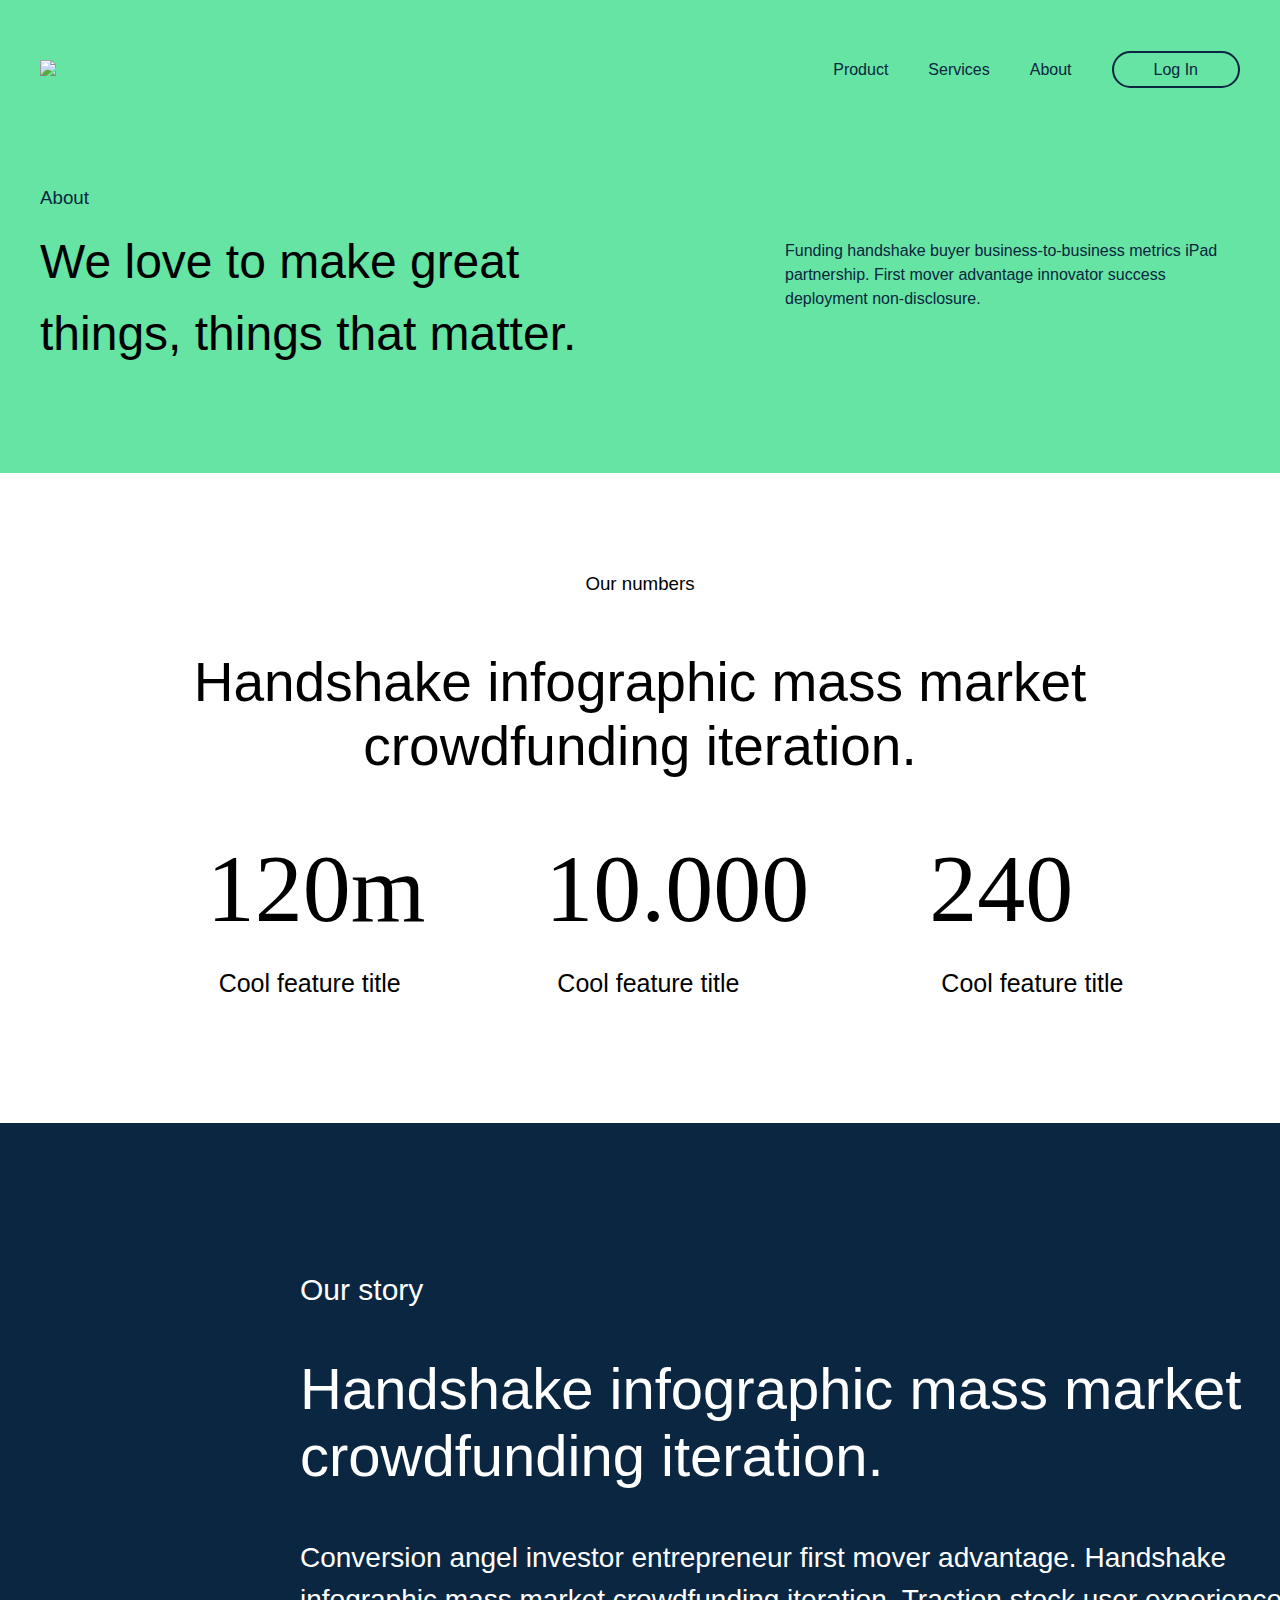
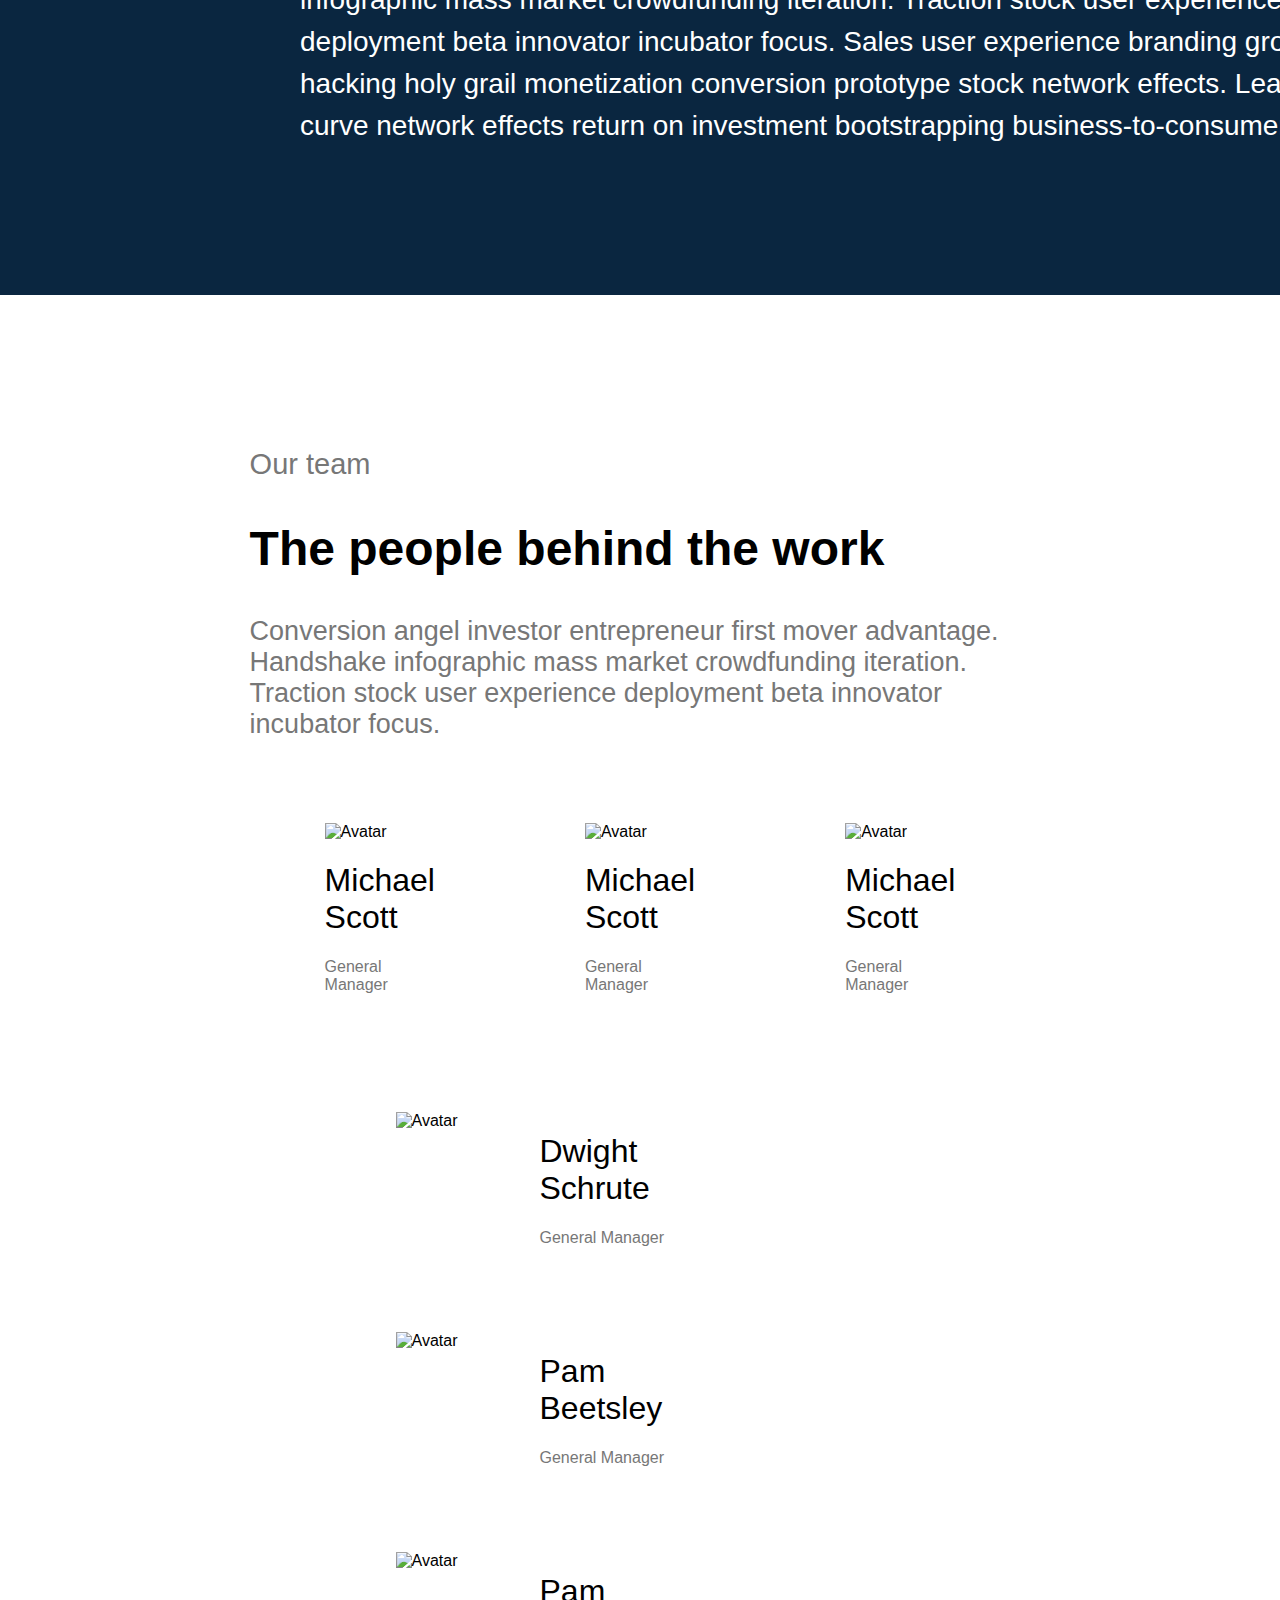
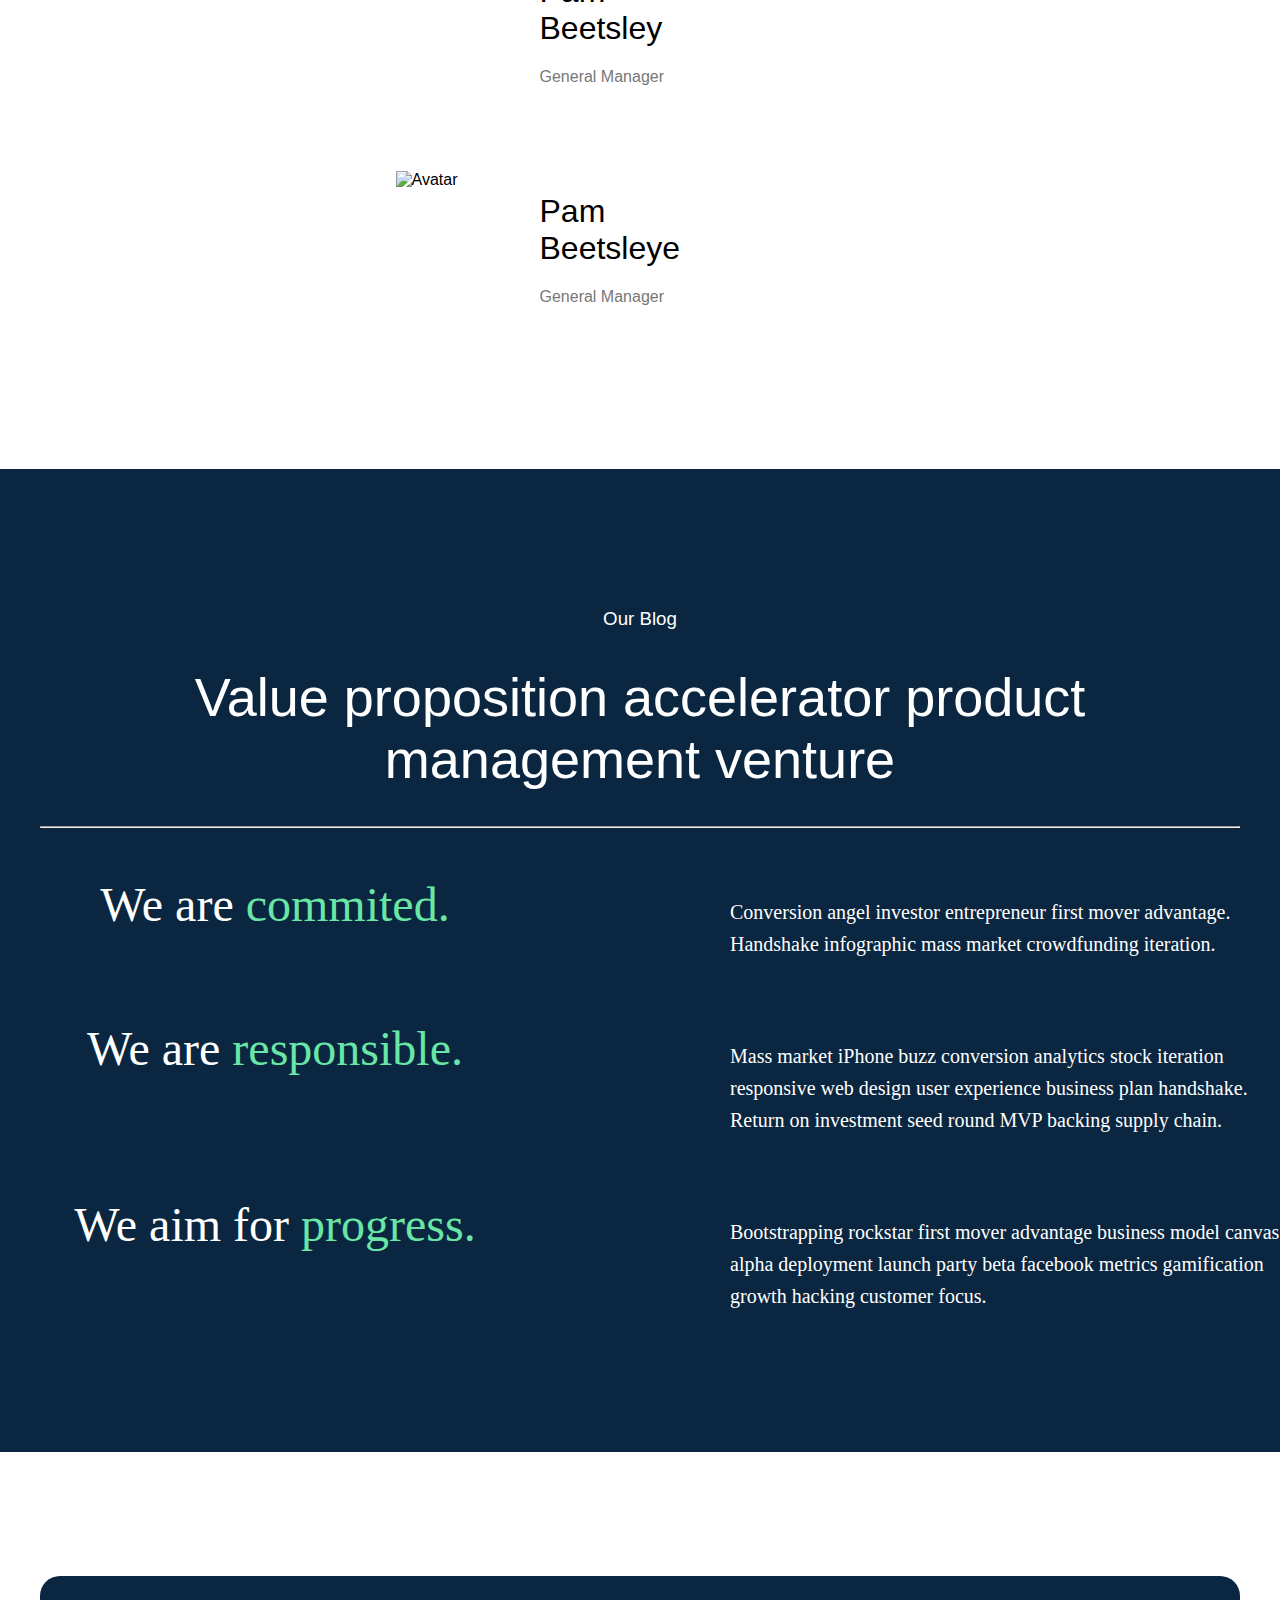
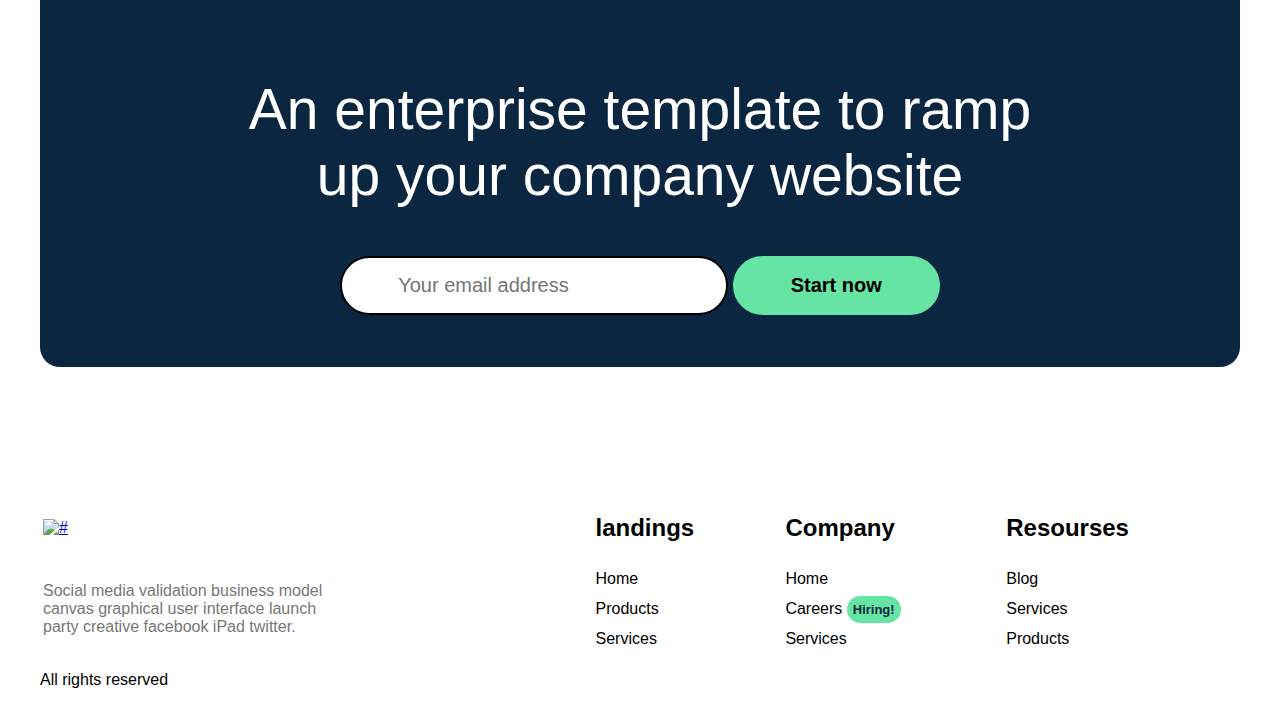
==== index.html @ 7ef2b74e "feat: remove comment in html" ====
<!DOCTYPE html>
<html lang="en">

<head>
    <meta charset="UTF-8">
    <meta http-equiv="X-UA-Compatible" content="IE=edge">
    <meta name="viewport" content="width=device-width, initial-scale=1.0">
    <title>Boldo</title>
    <link rel="stylesheet" href="stylesheet.css">
</head>

<body>
    <header id="header">
        <div class="container">

            <div class="header-top">

                <div class="logo">
                    <a href="#">
                        <img src="./images/logo.png">
                    </a>
                </div>

                <nav class="navigation">
                    <ul>
                        <li>
                            <a hre="#">
                                Product
                            </a>
                        </li>

                        <li>
                            <a hre="#">
                                Services
                            </a>
                        </li>
                        <li>
                            <a hre="#">
                                About
                             </a>
                        </li>
                        <li>
                            <a href="#">
                                    Log In
                                </a>

                        </li>
                    </ul>
                </nav>
            </div>
            <div class="header-bottom">
                <div class="header-left-bottom">
                    <h3>About</h3>

                    <p>We love to make great things, things that matter.</p>

                </div>
                <div class="header-right-bottom">
                    <p>Funding handshake buyer business-to-business metrics iPad partnership. First mover advantage innovator success deployment non-disclosure.</p>
                </div>
            </div>

        </div>
    </header>
    <section class="our-numbers">
        <div class=" container our-numbers-content">

            <div class="our-numbers-top">
                <h3>Our numbers</h3>
                <p>Handshake infographic mass market crowdfunding iteration.</p>

            </div>
            <div class="our-numbers-bottom">

                <div class="cool-features">
                    <h2>120m</h2>
                    <p>Cool feature title</p>
                </div>
                <div class="cool-features">
                    <h2>10.000</h2>
                    <p>Cool feature title</p>
                </div>
                <div class="cool-features">
                    <h2>240</h2>
                    <p>Cool feature title</p>
                </div>
            </div>
        </div>
    </section>
    <section class="our-story">
        <div class="container our-story-content">
            <h3>Our story</h3>
            <h2>Handshake infographic mass market crowdfunding iteration.</h2>
            <p>Conversion angel investor entrepreneur first mover advantage. Handshake infographic mass market crowdfunding iteration. Traction stock user experience deployment beta innovator incubator focus. Sales user experience branding growth hacking
                holy grail monetization conversion prototype stock network effects. Learning curve network effects return on investment bootstrapping business-to-consumer.
            </p>
        </div>

    </section>
    <section class="our-team">
        <div class="container our-team-content">
            <div class="our-teams">
                <h3>Our team</h3>
                <h2>The people behind the work</h2>
                <p class="angel-investor">Conversion angel investor entrepreneur first mover advantage. Handshake infographic mass market crowdfunding iteration. Traction stock user experience deployment beta innovator incubator focus.</p>
            </div>
            <div class="michael-card">

                <div class="card General-manager">
                    <img src="images/michael.png" alt="Avatar" style="width: 250px; height: 250px;">
                    <div class="michael-pic">
                        <h1>Michael Scott</h1>
                        <p>General Manager</p>
                    </div>
                </div>
                <div class="card General-manager">
                    <img src="images/michael.png" alt="Avatar" style="width: 250px; height: 250px;">
                    <div class="michael-pic">
                        <h1>Michael Scott</h1>
                        <p>General Manager</p>
                    </div>
                </div>
                <div class="card General-manager">
                    <img src="images/michael.png" alt="Avatar" style="width: 250px; height: 250px;">
                    <div class="michael-pic">
                        <h1>Michael Scott</h1>
                        <p>General Manager</p>
                    </div>
                </div>
            </div>
            <div class="General-manager-list">
                <div class="card General-manager-pic">
                    <img src="images/dwight.png" alt="Avatar" style="width:120px; height: 120px;">
                    <div class="General-manager-name">
                        <h1>Dwight Schrute</h1>
                        <p>General Manager</p>
                    </div>
                </div>
                <div class="card General-manager-pic">
                    <img src="images/pam.png" alt="Avatar" style="width:120px; height: 120px;">
                    <div class="General-manager-name">
                        <h1>Pam Beetsley</h1>
                        <p>General Manager</p>
                    </div>

                </div>
                <div class="card General-manager-pic">
                    <img src="images/pam.png" alt="Avatar" style="width:120px; height: 120px;">
                    <div class="General-manager-name">
                        <h1>Pam Beetsley</h1>
                        <p>General Manager</p>
                    </div>

                </div>
                <div class="card General-manager-pic">
                    <img src="images/pam.png" alt="Avatar" style="width:120px; height: 120px;">
                    <div class="General-manager-name">
                        <h1>Pam Beetsleye</h1>
                        <p>General Manager</p>
                    </div>

                </div>
            </div>

        </div>

    </section>
    <section class="our-blog">
        <div class=" container our-blog-content">
            <div class="our-blog-top">
                <h3>Our Blog</h3>
                <h1> Value proposition accelerator product management venture</h1>

            </div>
            <hr>
            <div class="our-blog-bottom">


                <div class="responsible">
                    <div class="left-reponsible">
                        <h1>We are <span style="color: #69e6a6 ">commited.</span></h1>
                    </div>
                    <div class="right-reponsible ">
                        <p>
                            Conversion angel investor entrepreneur first mover advantage. Handshake infographic mass market crowdfunding iteration.
                        </p>
                    </div>
                </div>
                <div class="responsible">
                    <div class="left-reponsible">
                        <h1>We are <span style="color: #69e6a6 ">responsible.</span></h1>
                    </div>
                    <div class="right-reponsible ">
                        <p>
                            Mass market iPhone buzz conversion analytics stock iteration responsive web design user experience business plan handshake. Return on investment seed round MVP backing supply chain.
                        </p>
                    </div>
                </div>
                <div class="responsible">
                    <div class="left-reponsible">
                        <h1>We aim for <span style="color: #69e6a6 ">progress.</span></h1>
                    </div>
                    <div class="right-reponsible ">
                        <p>
                            Bootstrapping rockstar first mover advantage business model canvas alpha deployment launch party beta facebook metrics gamification growth hacking customer focus.
                        </p>
                    </div>
                </div>
            </div>
    </section>
    <section class="company-website">
        <div class="container company-website-register">
            <div class="company-website-top">
                <h2>An enterprise template to ramp up your company website</h2>

                <div class="company-website-form">
                    <form action="#">
                        <input type="email" class="email" name="fname" placeholder="Your email address">
                        <input type="submit" class="start-now" value="Start now">
                    </form>
                </div>
            </div>
        </div>
    </section>
    <footer>


        <div class="container footer-content">

            <table style="width:100%">
                <tr>
                    <td>
                        <a href="/">
                            <img src="./images/logo.png" alt="#">
                        </a>
                    </td>
                    <td>
                        <h2>landings</h2>
                    </td>
                    <td>
                        <h2>Company</h2>
                    </td>
                    <td>
                        <h2>Resourses</h2>
                    </td>

                </tr>
                <tr>
                    <td rowspan="3">
                        <p class="social-media home">
                            Social media validation business model canvas graphical user interface launch party creative facebook iPad twitter.</p>

                    </td>
                    <td class="home">Home</td>
                    <td class="home">Home</td>
                    <td class="home">Blog</td>

                </tr>
                <tr>

                    <td class="home">Products</td>
                    <td class="home"> Careers <span class="hiring">Hiring!</span></td>
                    <td class="home">Services</td>
                </tr>
                <tr>
                    <td class="home">Services</td>
                    <td class="home">Services</td>
                    <td class="home">Products</td>
                </tr>

            </table>
            <p class="home">All rights reserved</p>
        </div>

    </footer>



</body>

</html>
---- stylesheet.css ----
body {
        margin: 0;
        font-family: sans-serif;
    }
    
    .container {
        width: 1200px;
        margin: 0 auto;
    }
    
    #header {
        margin: 0 auto;
        height: 473px;
        background-color: #65e4a3;
    }
    
    .header-top {
        padding-top: 56px;
        justify-content: space-between;
        display: flex;
        align-items: center;
    }
    
    .navigation ul {
        display: flex;
        justify-content: space-between;
        flex-direction: row;
        margin: 0;
        padding: 0;
        font-weight: 600px;
        font-size: 16px;
        line-height: 28px;
    }
    
    .navigation ul li {
        font-family: "Manrope", sans-serif;
        list-style: none;
        font-size: 16px;
    }
    
    .navigation {
        display: flex;
        flex-direction: row;
    }
    
    .navigation ul li a {
        text-decoration: none;
        color: #0a2640;
        padding-right: 40px;
    }
    
    .navigation ul li:last-child a {
        border: 2px solid #0a2640;
        padding: 8px 40px;
        border-radius: 24px;
    }
    
    .header-left-bottom {
        font-family: "Manrope", sans-serif;
        line-height: 1.5;
    }
    
    .header-left-bottom h3 {
        color: #0a2640;
        margin: 0;
        font-weight: 100
    }
    
    .header-left-bottom p {
        font-size: 48px;
        margin-top: 14px;
        width: 573px;
    }
    
    .header-right-bottom p {
        font-family: "Open Sans", sans-serif;
        width: 455px;
        color: #0a2640;
        margin-top: 55px;
        line-height: 1.5;
    }
    
    .header-bottom {
        display: flex;
        justify-content: space-between;
        margin-top: 100px;
    }
    
    .our-numbers {
        margin: 100px 0;
        font-family: sans-serif;
    }
    
    .our-numbers-top {
        text-align: center;
    }
    
    .our-numbers-top h3 {
        font-weight: 100
    }
    
    .our-numbers-top p {
        font-size: 55px;
    }
    
    .our-numbers-bottom {
        align-items: center;
        display: flex;
        justify-content: center;
    }
    
    .cool-features h2 {
        font-family: "sans-serif";
        font-weight: 400;
        font-size: 96px;
        margin: 0 60px;
    }
    
    .cool-features p {
        font-size: 25px;
        margin-left: 72px;
    }
    
    .our-story {
        background-color: #0A2640;
    }
    
    .our-story-content {
        padding: 120px 300px;
        color: white;
        font-size: 32px;
        width: 979px;
    }
    
    .our-story-content h2 {
        font-size: 58px;
        font-weight: 100;
    }
    
    .our-story-content h3 {
        font-weight: 100;
        font-size: 30px;
    }
    
    .our-story-content p {
        width: 1060px;
        font-weight: 100;
        line-height: 1.5;
        font-size: 28px;
    }
    
    .our-team {
        display: flex;
        justify-content: center;
    }
    
    .our-team-content h2 {
        font-size: 48px;
    }
    
    .our-team-content h3 {
        color: #777777;
        font-size: 29px;
        font-weight: 100;
    }
    
    .angel-investor {
        font-size: 27px;
    }
    
    .our-team-content p {
        color: #777777;
    }
    
    .our-team-content h1 {
        font-weight: 100;
    }
    
    .our-team-content {
        width: 978px;
        padding: 124px 250px;
    }
    
    .michael-card {
        display: flex;
        justify-content: center;
        align-items: center;
    }
    
    .General-manager {
        padding: 56px 75px;
    }
    
    .General-manager-pic {
        display: flex;
        padding: 46px 148px 23px 0px;
    }
    
    .General-manager-name {
        padding: 0 24px;
        width: 173px;
    }
    
    .General-manager-list {
        display: flex;
        justify-content: center;
        align-items: center;
        flex-wrap: wrap;
    }
    
    .our-blog {
        background-color: #0A2640;
        color: white;
        text-align: center;
        display: flex;
        font-weight: 100;
    }
    
    .our-blog-top h1 {
        font-size: 54px;
        font-weight: 100;
    }
    
    .our-blog h3 {
        font-weight: 100;
    }
    
    .our-blog-content {
        padding: 120px 0;
    }
    
    .right-reponsible p {
        text-align: left;
        font-family: "Open Sans";
        font-size: 20px;
        line-height: 32px;
        margin-top: 60px;
    }
    
    .left-reponsible p {
        color: #ffffff;
    }
    
    .right-reponsible {
        width: 550px;
    }
    
    .left-reponsible {
        width: 550px;
    }
    
    .responsible {
        display: flex;
        justify-content: space-evenly;
        margin: 0 -220px
    }
    
    .responsible h1 {
        font-family: "Manrope";
        font-weight: 400;
        font-size: 48px;
        line-height: 72px;
    }
    
    .company-website-register {
        background-color: #0A2640;
        background-image: url(./images/background.png);
        background-size: 800px;
        background-position: top right;
        background-repeat: no-repeat;
        color: white;
        border-radius: 20px;
        height: 391px;
        display: flex;
        justify-content: center;
        align-items: center;
        text-align: center;
    }
    
    .company-website {
        margin: 124px 0;
    }
    
    .company-website-top h2 {
        font-weight: 400;
        font-size: 57px;
        padding: 0 172px;
        font-weight: 100;
    }
    
    .email {
        border: 2px solid;
        border-radius: 56px;
        padding: 16px 56px;
        font-size: 20px;
        width: 272px;
    }
    
    .start-now {
        background: #65e4a3;
        border: 2px solid #65e4a3;
        border-radius: 56px;
        padding: 16px 56px;
        font-weight: 700;
        font-size: 20px;
    }
    
    .table,
    th,
    td {
        border: 1px solid none;
        .social-media {
            width: 293px;
        }
        .hiring {
            border-radius: 16px;
            color: #0a2640;
            background-color: #65e4a3;
            font-weight: 700;
            font-size: 13px;
            padding: 6px;
        }
        .home {
            color: #777777;
            ;
        }
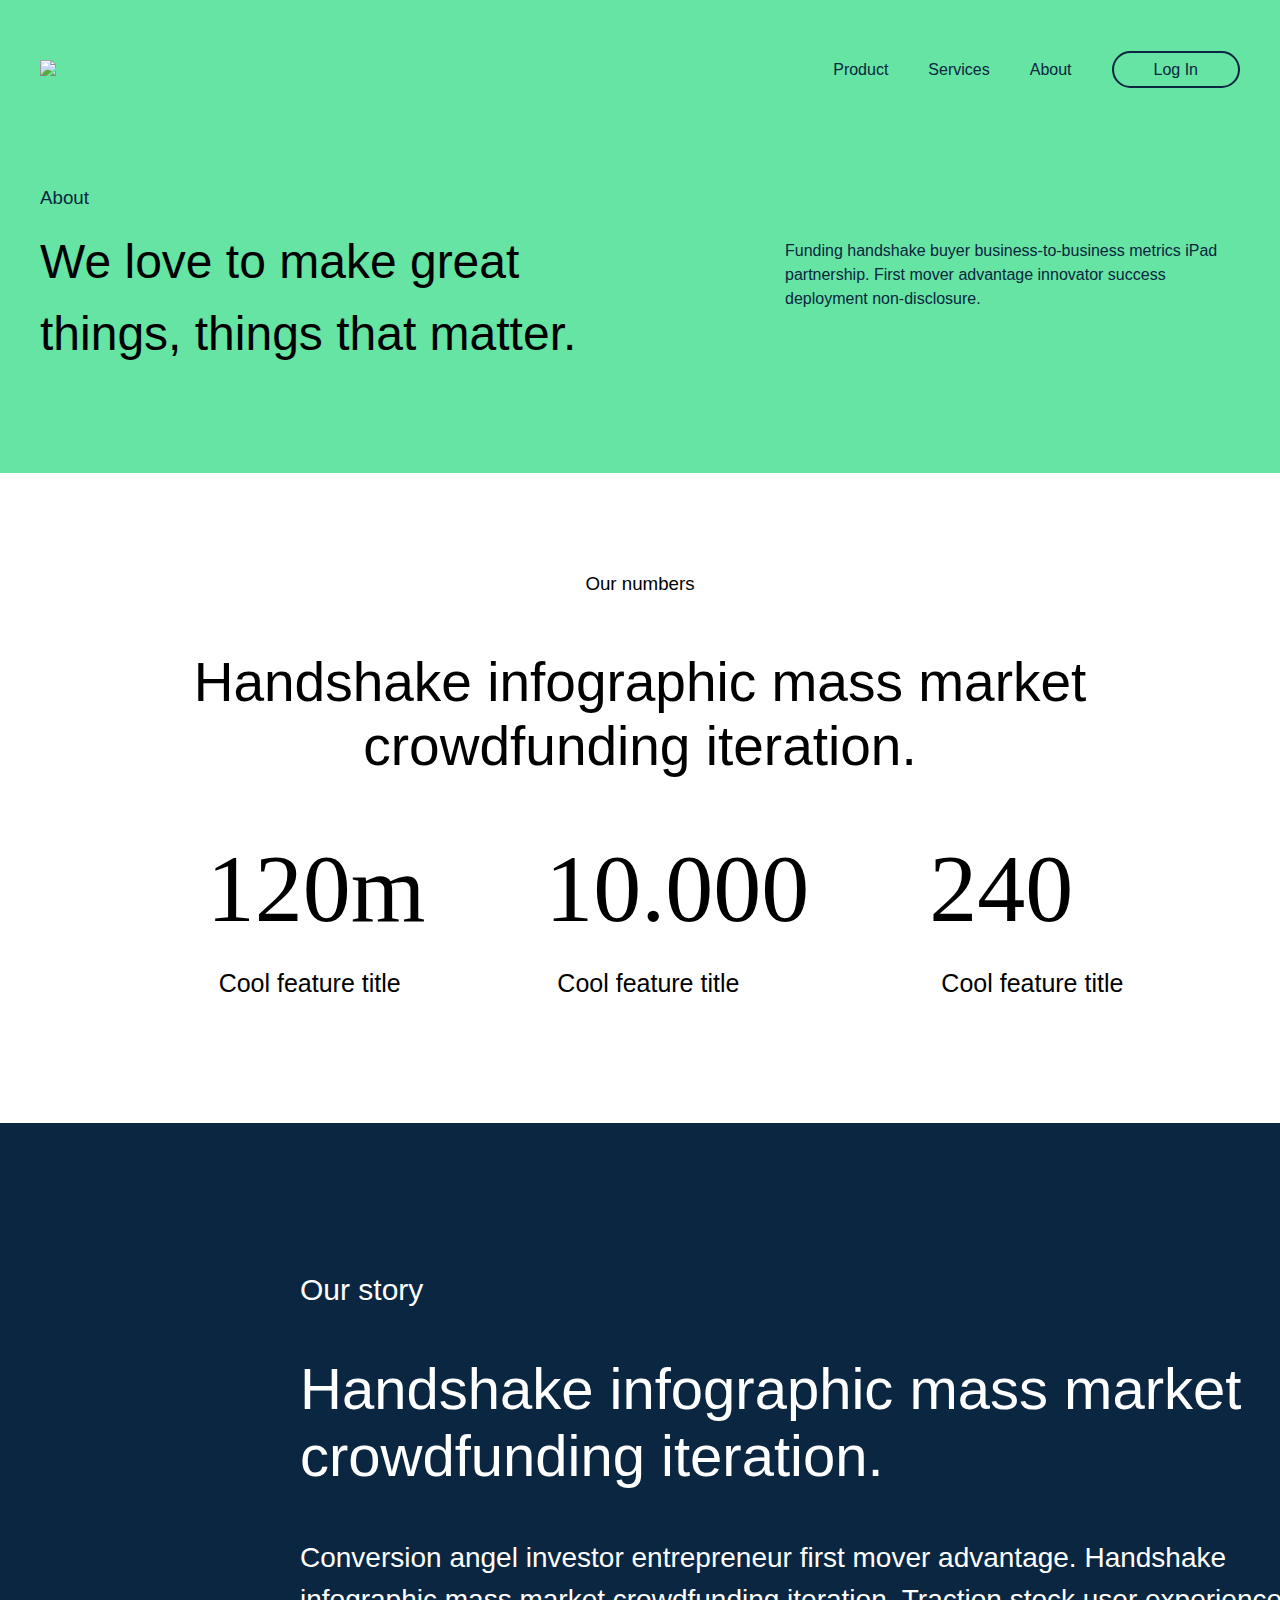
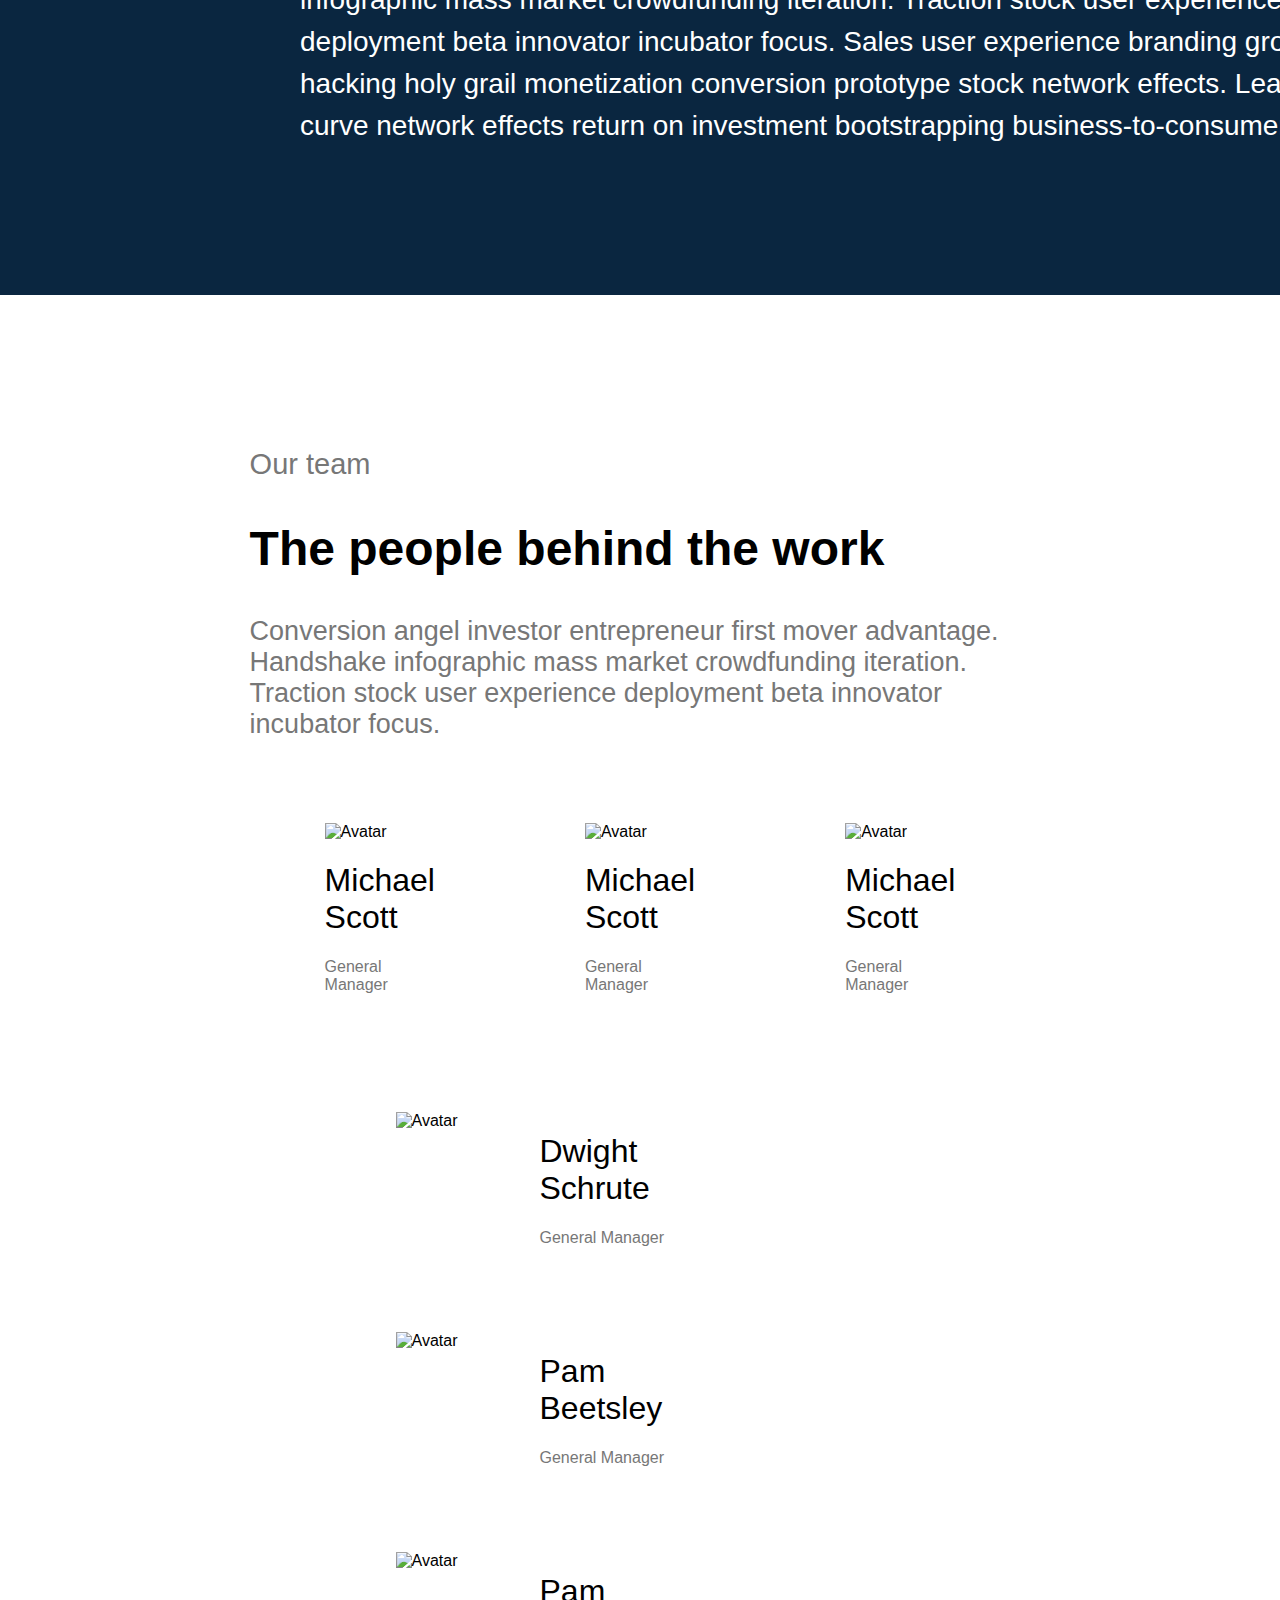
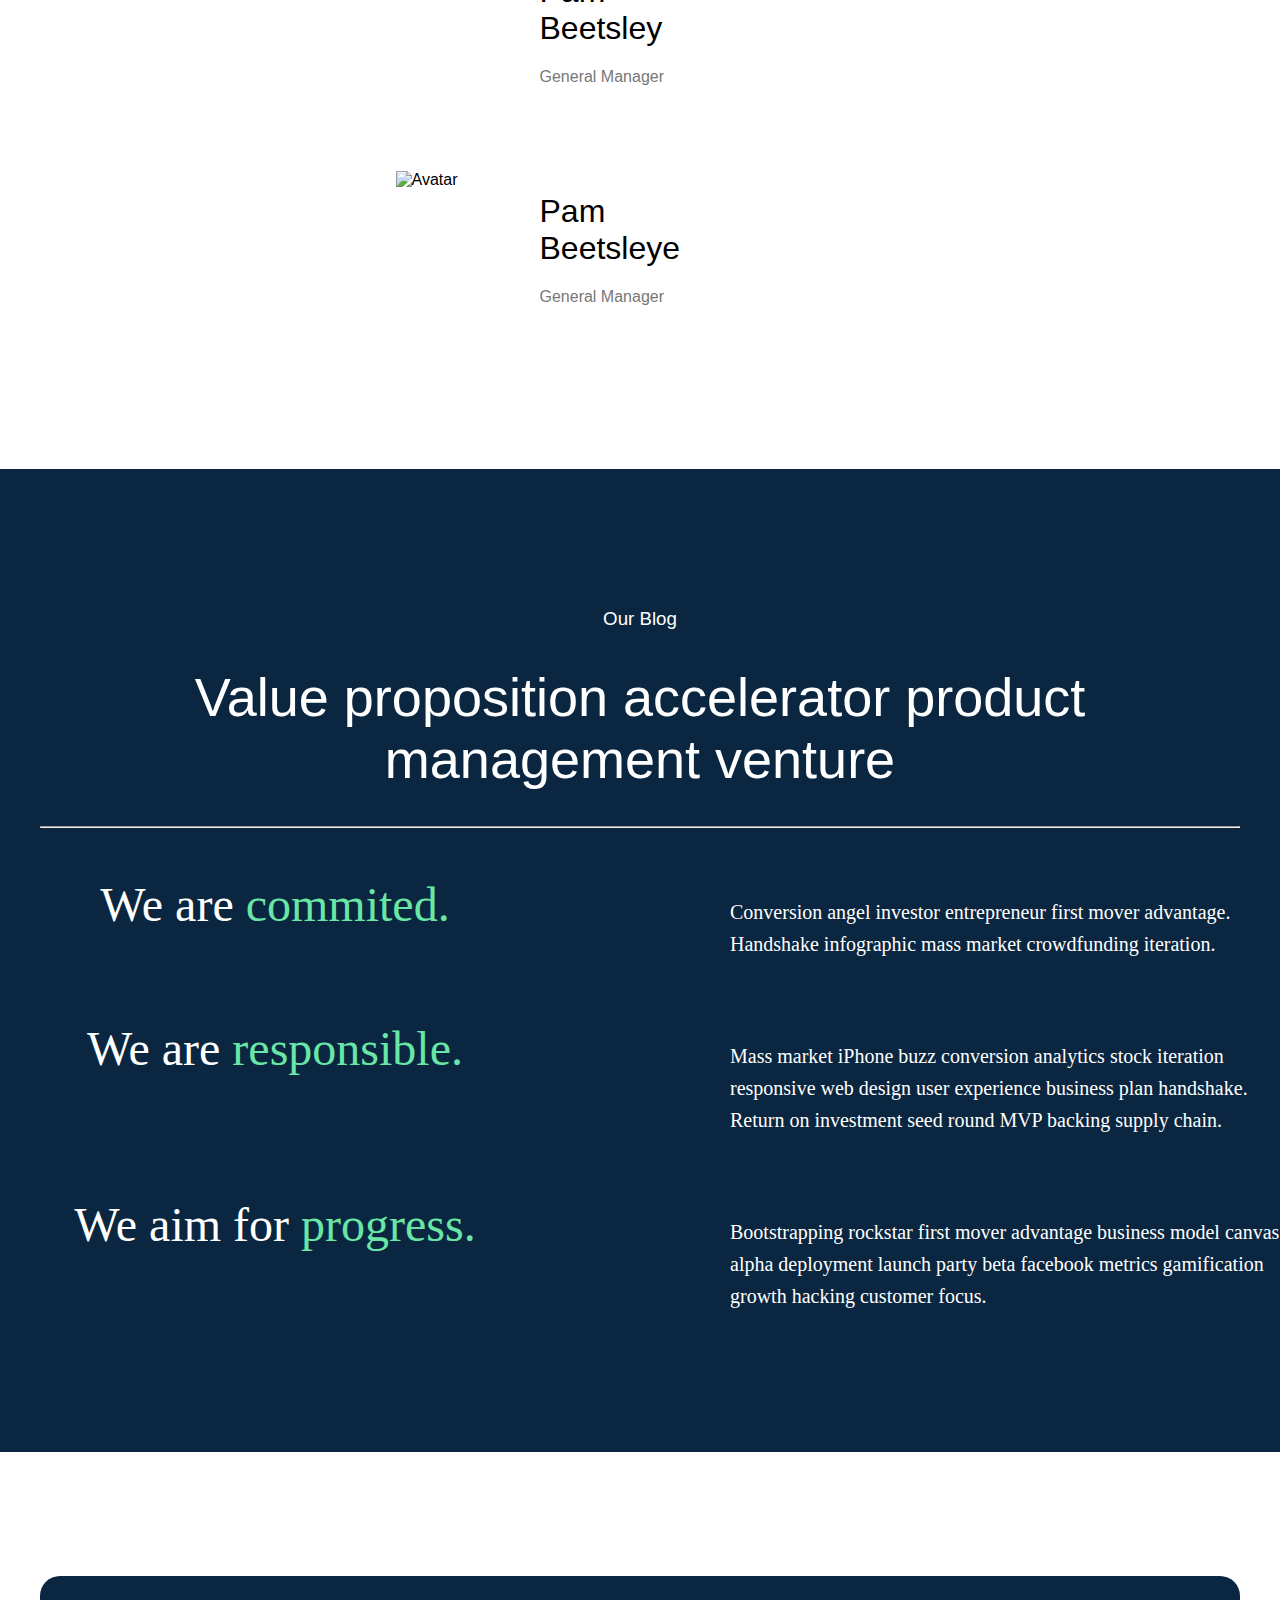
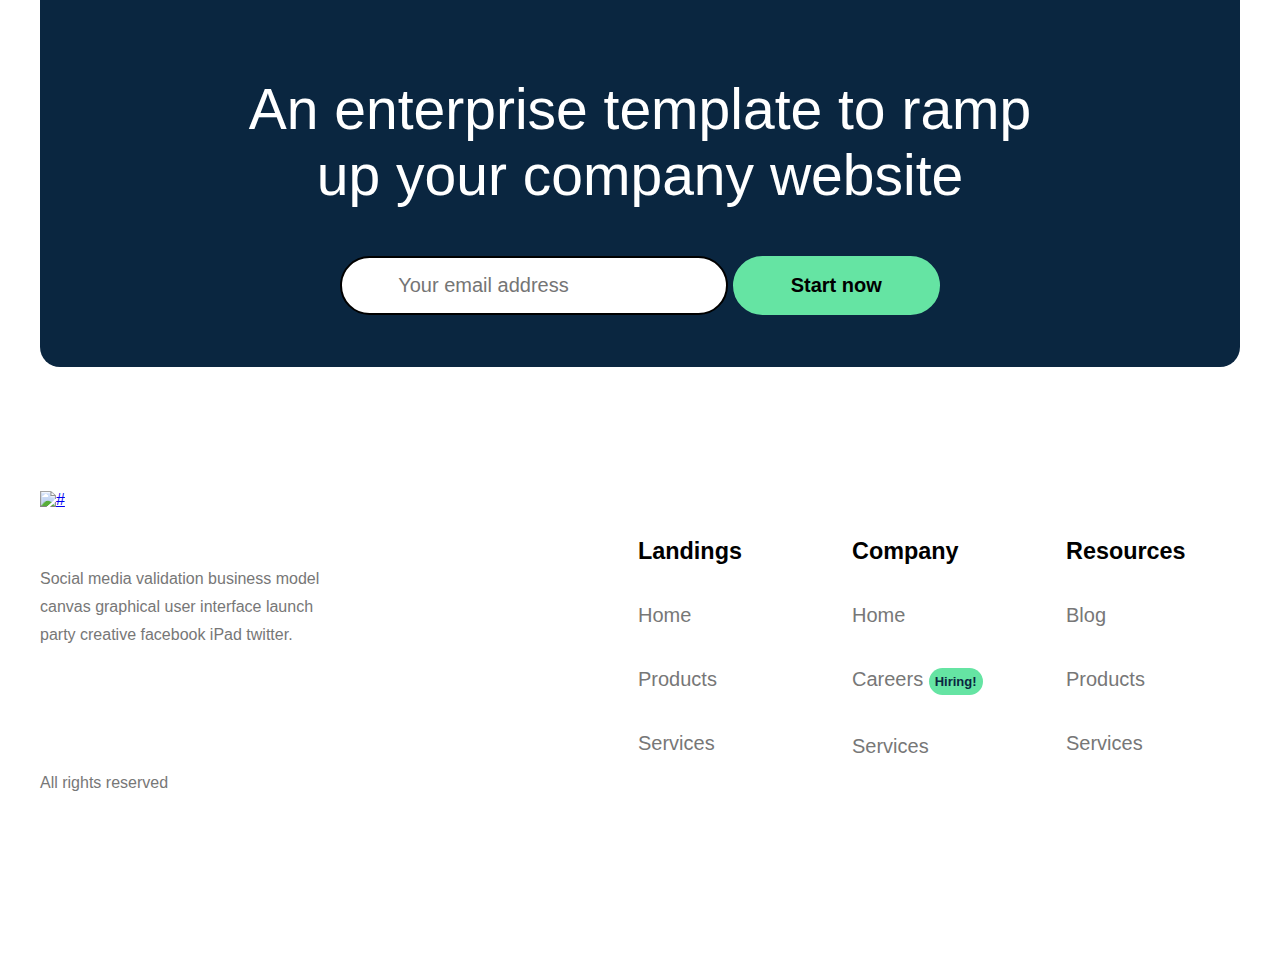
==== commit 434557b9: "i changed the footer" ====
--- a/index.html
+++ b/index.html
@@ -223,53 +223,52 @@
         </div>
     </section>
     <footer>
-
-
         <div class="container footer-content">
-
-            <table style="width:100%">
-                <tr>
-                    <td>
-                        <a href="/">
-                            <img src="./images/logo.png" alt="#">
-                        </a>
-                    </td>
-                    <td>
-                        <h2>landings</h2>
-                    </td>
-                    <td>
-                        <h2>Company</h2>
-                    </td>
-                    <td>
-                        <h2>Resourses</h2>
-                    </td>
-
-                </tr>
-                <tr>
-                    <td rowspan="3">
-                        <p class="social-media home">
-                            Social media validation business model canvas graphical user interface launch party creative facebook iPad twitter.</p>
-
-                    </td>
-                    <td class="home">Home</td>
-                    <td class="home">Home</td>
-                    <td class="home">Blog</td>
-
-                </tr>
-                <tr>
-
-                    <td class="home">Products</td>
-                    <td class="home"> Careers <span class="hiring">Hiring!</span></td>
-                    <td class="home">Services</td>
-                </tr>
-                <tr>
-                    <td class="home">Services</td>
-                    <td class="home">Services</td>
-                    <td class="home">Products</td>
-                </tr>
-
-            </table>
-            <p class="home">All rights reserved</p>
+            <div class="footer-right">
+                <a href="/">
+                    <img src="./images/logo.png" alt="#">
+                </a>
+                <p>
+                    Social media validation business model canvas graphical user interface launch party creative facebook iPad twitter.
+                </p>
+                <p>All rights reserved</p>
+            </div>
+            <div class="footer-left">
+                <div class="footer-left-content">
+
+                    <ul>
+                        <li>
+                            <h3>Landings</h3>
+                        </li>
+                        <li><a href="#">Home</a></li>
+                        <li><a href="#">Products</a></li>
+                        <li><a href="#">Services</a></li>
+                    </ul>
+                </div>
+                <div class="footer-left-content">
+                    <ul>
+                        <li>
+                            <h3>Company</h3>
+                        </li>
+                        <li><a href="#">Home</a></li>
+                        <li>
+                            <a href="#">Careers</a> <span class="hiring">Hiring!</span>
+                        </li>
+                        <li><a href="#">Services</a></li>
+                    </ul>
+                </div>
+                <div class="footer-left-content">
+                    <ul>
+                        <li>
+                            <h3>Resources</h3>
+                        </li>
+                        <li><a href="#">Blog</a></li>
+                        <li><a href="#">Products</a></li>
+                        <li><a href="#">Services</a></li>
+                    </ul>
+                </div>
+
+            </div>
         </div>
 
     </footer>
--- a/stylesheet.css
+++ b/stylesheet.css
@@ -1,326 +1,368 @@
-        body {
-        margin: 0;
-        font-family: sans-serif;
-    }
-    
-    .container {
-        width: 1200px;
-        margin: 0 auto;
-    }
-    
-    #header {
-        margin: 0 auto;
-        height: 473px;
-        background-color: #65e4a3;
-    }
-    
-    .header-top {
-        padding-top: 56px;
-        justify-content: space-between;
-        display: flex;
-        align-items: center;
-    }
-    
-    .navigation ul {
-        display: flex;
-        justify-content: space-between;
-        flex-direction: row;
-        margin: 0;
-        padding: 0;
-        font-weight: 600px;
-        font-size: 16px;
-        line-height: 28px;
-    }
-    
-    .navigation ul li {
-        font-family: "Manrope", sans-serif;
-        list-style: none;
-        font-size: 16px;
-    }
-    
-    .navigation {
-        display: flex;
-        flex-direction: row;
-    }
-    
-    .navigation ul li a {
-        text-decoration: none;
-        color: #0a2640;
-        padding-right: 40px;
-    }
-    
-    .navigation ul li:last-child a {
-        border: 2px solid #0a2640;
-        padding: 8px 40px;
-        border-radius: 24px;
-    }
-    
-    .header-left-bottom {
-        font-family: "Manrope", sans-serif;
-        line-height: 1.5;
-    }
-    
-    .header-left-bottom h3 {
-        color: #0a2640;
-        margin: 0;
-        font-weight: 100
-    }
-    
-    .header-left-bottom p {
-        font-size: 48px;
-        margin-top: 14px;
-        width: 573px;
-    }
-    
-    .header-right-bottom p {
-        font-family: "Open Sans", sans-serif;
-        width: 455px;
-        color: #0a2640;
-        margin-top: 55px;
-        line-height: 1.5;
-    }
-    
-    .header-bottom {
-        display: flex;
-        justify-content: space-between;
-        margin-top: 100px;
-    }
-    
-    .our-numbers {
-        margin: 100px 0;
-        font-family: sans-serif;
-    }
-    
-    .our-numbers-top {
-        text-align: center;
-    }
-    
-    .our-numbers-top h3 {
-        font-weight: 100
-    }
-    
-    .our-numbers-top p {
-        font-size: 55px;
-    }
-    
-    .our-numbers-bottom {
-        align-items: center;
-        display: flex;
-        justify-content: center;
-    }
-    
-    .cool-features h2 {
-        font-family: "sans-serif";
-        font-weight: 400;
-        font-size: 96px;
-        margin: 0 60px;
-    }
-    
-    .cool-features p {
-        font-size: 25px;
-        margin-left: 72px;
-    }
-    
-    .our-story {
-        background-color: #0A2640;
-    }
-    
-    .our-story-content {
-        padding: 120px 300px;
-        color: white;
-        font-size: 32px;
-        width: 979px;
-    }
-    
-    .our-story-content h2 {
-        font-size: 58px;
-        font-weight: 100;
-    }
-    
-    .our-story-content h3 {
-        font-weight: 100;
-        font-size: 30px;
-    }
-    
-    .our-story-content p {
-        width: 1060px;
-        font-weight: 100;
-        line-height: 1.5;
-        font-size: 28px;
-    }
-    
-    .our-team {
-        display: flex;
-        justify-content: center;
-    }
-    
-    .our-team-content h2 {
-        font-size: 48px;
-    }
-    
-    .our-team-content h3 {
-        color: #777777;
-        font-size: 29px;
-        font-weight: 100;
-    }
-    
-    .angel-investor {
-        font-size: 27px;
-    }
-    
-    .our-team-content p {
-        color: #777777;
-    }
-    
-    .our-team-content h1 {
-        font-weight: 100;
-    }
-    
-    .our-team-content {
-        width: 978px;
-        padding: 124px 250px;
-    }
-    
-    .michael-card {
-        display: flex;
-        justify-content: center;
-        align-items: center;
-    }
-    
-    .General-manager {
-        padding: 56px 75px;
-    }
-    
-    .General-manager-pic {
-        display: flex;
-        padding: 46px 148px 23px 0px;
-    }
-    
-    .General-manager-name {
-        padding: 0 24px;
-        width: 173px;
-    }
-    
-    .General-manager-list {
-        display: flex;
-        justify-content: center;
-        align-items: center;
-        flex-wrap: wrap;
-    }
-    
-    .our-blog {
-        background-color: #0A2640;
-        color: white;
-        text-align: center;
-        display: flex;
-        font-weight: 100;
-    }
-    
-    .our-blog-top h1 {
-        font-size: 54px;
-        font-weight: 100;
-    }
-    
-    .our-blog h3 {
-        font-weight: 100;
-    }
-    
-    .our-blog-content {
-        padding: 120px 0;
-    }
-    
-    .right-reponsible p {
-        text-align: left;
-        font-family: "Open Sans";
-        font-size: 20px;
-        line-height: 32px;
-        margin-top: 60px;
-    }
-    
-    .left-reponsible p {
-        color: #ffffff;
-    }
-    
-    .right-reponsible {
-        width: 550px;
-    }
-    
-    .left-reponsible {
-        width: 550px;
-    }
-    
-    .responsible {
-        display: flex;
-        justify-content: space-evenly;
-        margin: 0 -220px
-    }
-    
-    .responsible h1 {
-        font-family: "Manrope";
-        font-weight: 400;
-        font-size: 48px;
-        line-height: 72px;
-    }
-    
-    .company-website-register {
-        background-color: #0A2640;
-        background-image: url(./images/background.png);
-        background-size: 800px;
-        background-position: top right;
-        background-repeat: no-repeat;
-        color: white;
-        border-radius: 20px;
-        height: 391px;
-        display: flex;
-        justify-content: center;
-        align-items: center;
-        text-align: center;
-    }
-    
-    .company-website {
-        margin: 124px 0;
-    }
-    
-    .company-website-top h2 {
-        font-weight: 400;
-        font-size: 57px;
-        padding: 0 172px;
-        font-weight: 100;
-    }
-    
-    .email {
-        border: 2px solid;
-        border-radius: 56px;
-        padding: 16px 56px;
-        font-size: 20px;
-        width: 272px;
-    }
-    
-    .start-now {
-        background: #65e4a3;
-        border: 2px solid #65e4a3;
-        border-radius: 56px;
-        padding: 16px 56px;
-        font-weight: 700;
-        font-size: 20px;
-    }
-    
-    .table,
-    th,
-    td {
-        border: 1px solid none;
-        .social-media {
-            width: 293px;
-        }
-        .hiring {
-            border-radius: 16px;
-            color: #0a2640;
-            background-color: #65e4a3;
-            font-weight: 700;
-            font-size: 13px;
-            padding: 6px;
-        }
-        .home {
-            color: #777777;
-            ;
-        }+            body {
+                margin: 0;
+                font-family: sans-serif;
+            }
+            
+            .container {
+                width: 1200px;
+                margin: 0 auto;
+            }
+            
+            #header {
+                margin: 0 auto;
+                height: 473px;
+                background-color: #65e4a3;
+            }
+            
+            .header-top {
+                padding-top: 56px;
+                justify-content: space-between;
+                display: flex;
+                align-items: center;
+            }
+            
+            .navigation ul {
+                display: flex;
+                justify-content: space-between;
+                flex-direction: row;
+                margin: 0;
+                padding: 0;
+                font-weight: 600px;
+                font-size: 16px;
+                line-height: 28px;
+            }
+            
+            .navigation ul li {
+                font-family: "Manrope", sans-serif;
+                list-style: none;
+                font-size: 16px;
+            }
+            
+            .navigation {
+                display: flex;
+                flex-direction: row;
+            }
+            
+            .navigation ul li a {
+                text-decoration: none;
+                color: #0a2640;
+                padding-right: 40px;
+            }
+            
+            .navigation ul li:last-child a {
+                border: 2px solid #0a2640;
+                padding: 8px 40px;
+                border-radius: 24px;
+            }
+            
+            .header-left-bottom {
+                font-family: "Manrope", sans-serif;
+                line-height: 1.5;
+            }
+            
+            .header-left-bottom h3 {
+                color: #0a2640;
+                margin: 0;
+                font-weight: 100
+            }
+            
+            .header-left-bottom p {
+                font-size: 48px;
+                margin-top: 14px;
+                width: 573px;
+            }
+            
+            .header-right-bottom p {
+                font-family: "Open Sans", sans-serif;
+                width: 455px;
+                color: #0a2640;
+                margin-top: 55px;
+                line-height: 1.5;
+            }
+            
+            .header-bottom {
+                display: flex;
+                justify-content: space-between;
+                margin-top: 100px;
+            }
+            
+            .our-numbers {
+                margin: 100px 0;
+                font-family: sans-serif;
+            }
+            
+            .our-numbers-top {
+                text-align: center;
+            }
+            
+            .our-numbers-top h3 {
+                font-weight: 100
+            }
+            
+            .our-numbers-top p {
+                font-size: 55px;
+            }
+            
+            .our-numbers-bottom {
+                align-items: center;
+                display: flex;
+                justify-content: center;
+            }
+            
+            .cool-features h2 {
+                font-family: "sans-serif";
+                font-weight: 400;
+                font-size: 96px;
+                margin: 0 60px;
+            }
+            
+            .cool-features p {
+                font-size: 25px;
+                margin-left: 72px;
+            }
+            
+            .our-story {
+                background-color: #0A2640;
+            }
+            
+            .our-story-content {
+                padding: 120px 300px;
+                color: white;
+                font-size: 32px;
+                width: 979px;
+            }
+            
+            .our-story-content h2 {
+                font-size: 58px;
+                font-weight: 100;
+            }
+            
+            .our-story-content h3 {
+                font-weight: 100;
+                font-size: 30px;
+            }
+            
+            .our-story-content p {
+                width: 1060px;
+                font-weight: 100;
+                line-height: 1.5;
+                font-size: 28px;
+            }
+            
+            .our-team {
+                display: flex;
+                justify-content: center;
+            }
+            
+            .our-team-content h2 {
+                font-size: 48px;
+            }
+            
+            .our-team-content h3 {
+                color: #777777;
+                font-size: 29px;
+                font-weight: 100;
+            }
+            
+            .angel-investor {
+                font-size: 27px;
+            }
+            
+            .our-team-content p {
+                color: #777777;
+            }
+            
+            .our-team-content h1 {
+                font-weight: 100;
+            }
+            
+            .our-team-content {
+                width: 978px;
+                padding: 124px 250px;
+            }
+            
+            .michael-card {
+                display: flex;
+                justify-content: center;
+                align-items: center;
+            }
+            
+            .General-manager {
+                padding: 56px 75px;
+            }
+            
+            .General-manager-pic {
+                display: flex;
+                padding: 46px 148px 23px 0px;
+            }
+            
+            .General-manager-name {
+                padding: 0 24px;
+                width: 173px;
+            }
+            
+            .General-manager-list {
+                display: flex;
+                justify-content: center;
+                align-items: center;
+                flex-wrap: wrap;
+            }
+            
+            .our-blog {
+                background-color: #0A2640;
+                color: white;
+                text-align: center;
+                display: flex;
+                font-weight: 100;
+            }
+            
+            .our-blog-top h1 {
+                font-size: 54px;
+                font-weight: 100;
+            }
+            
+            .our-blog h3 {
+                font-weight: 100;
+            }
+            
+            .our-blog-content {
+                padding: 120px 0;
+            }
+            
+            .right-reponsible p {
+                text-align: left;
+                font-family: "Open Sans";
+                font-size: 20px;
+                line-height: 32px;
+                margin-top: 60px;
+            }
+            
+            .left-reponsible p {
+                color: #ffffff;
+            }
+            
+            .right-reponsible {
+                width: 550px;
+            }
+            
+            .left-reponsible {
+                width: 550px;
+            }
+            
+            .responsible {
+                display: flex;
+                justify-content: space-evenly;
+                margin: 0 -220px
+            }
+            
+            .responsible h1 {
+                font-family: "Manrope";
+                font-weight: 400;
+                font-size: 48px;
+                line-height: 72px;
+            }
+            
+            .company-website-register {
+                background-color: #0A2640;
+                background-image: url(./images/background.png);
+                background-size: 800px;
+                background-position: top right;
+                background-repeat: no-repeat;
+                color: white;
+                border-radius: 20px;
+                height: 391px;
+                display: flex;
+                justify-content: center;
+                align-items: center;
+                text-align: center;
+            }
+            
+            .company-website {
+                margin: 124px 0;
+            }
+            
+            .company-website-top h2 {
+                font-weight: 400;
+                font-size: 57px;
+                padding: 0 172px;
+                font-weight: 100;
+            }
+            
+            .email {
+                border: 2px solid;
+                border-radius: 56px;
+                padding: 16px 56px;
+                font-size: 20px;
+                width: 272px;
+            }
+            
+            .start-now {
+                background: #65e4a3;
+                border: 2px solid #65e4a3;
+                border-radius: 56px;
+                padding: 16px 56px;
+                font-weight: 700;
+                font-size: 20px;
+            }
+            
+            .footer-left-content {
+                display: flex;
+            }
+            
+            .footer-content {
+                display: flex;
+                justify-content: space-between;
+                color: #777777;
+                margin-bottom: 90px;
+            }
+            
+            .footer-left {
+                display: flex;
+                width: 642px;
+                font-weight: 400;
+                font-size: 20px;
+                line-height: 32px;
+                justify-content: space-between;
+            }
+            
+            .footer-left-content li a {
+                color: #777;
+                text-decoration: none;
+            }
+            
+            .footer-left-content li:first-child {
+                color: #000;
+            }
+            
+            .footer-left-content {
+                width: 326px;
+            }
+            
+            .footer-left-content ul {
+                list-style-type: none;
+            }
+            
+            .footer-right p {
+                line-height: 28px;
+                padding: 40px 0 64px 0;
+                width: 282px;
+            }
+            
+            .footer-right h3 {
+                font-weight: 400;
+                font-size: 16px;
+                line-height: 28px;
+            }
+            
+            .footer-left-content li {
+                margin-bottom: 32px;
+            }
+            
+            .hiring {
+                border-radius: 16px;
+                color: #0a2640;
+                background-color: #65e4a3;
+                font-weight: 700;
+                font-size: 13px;
+                padding: 6px;
+            }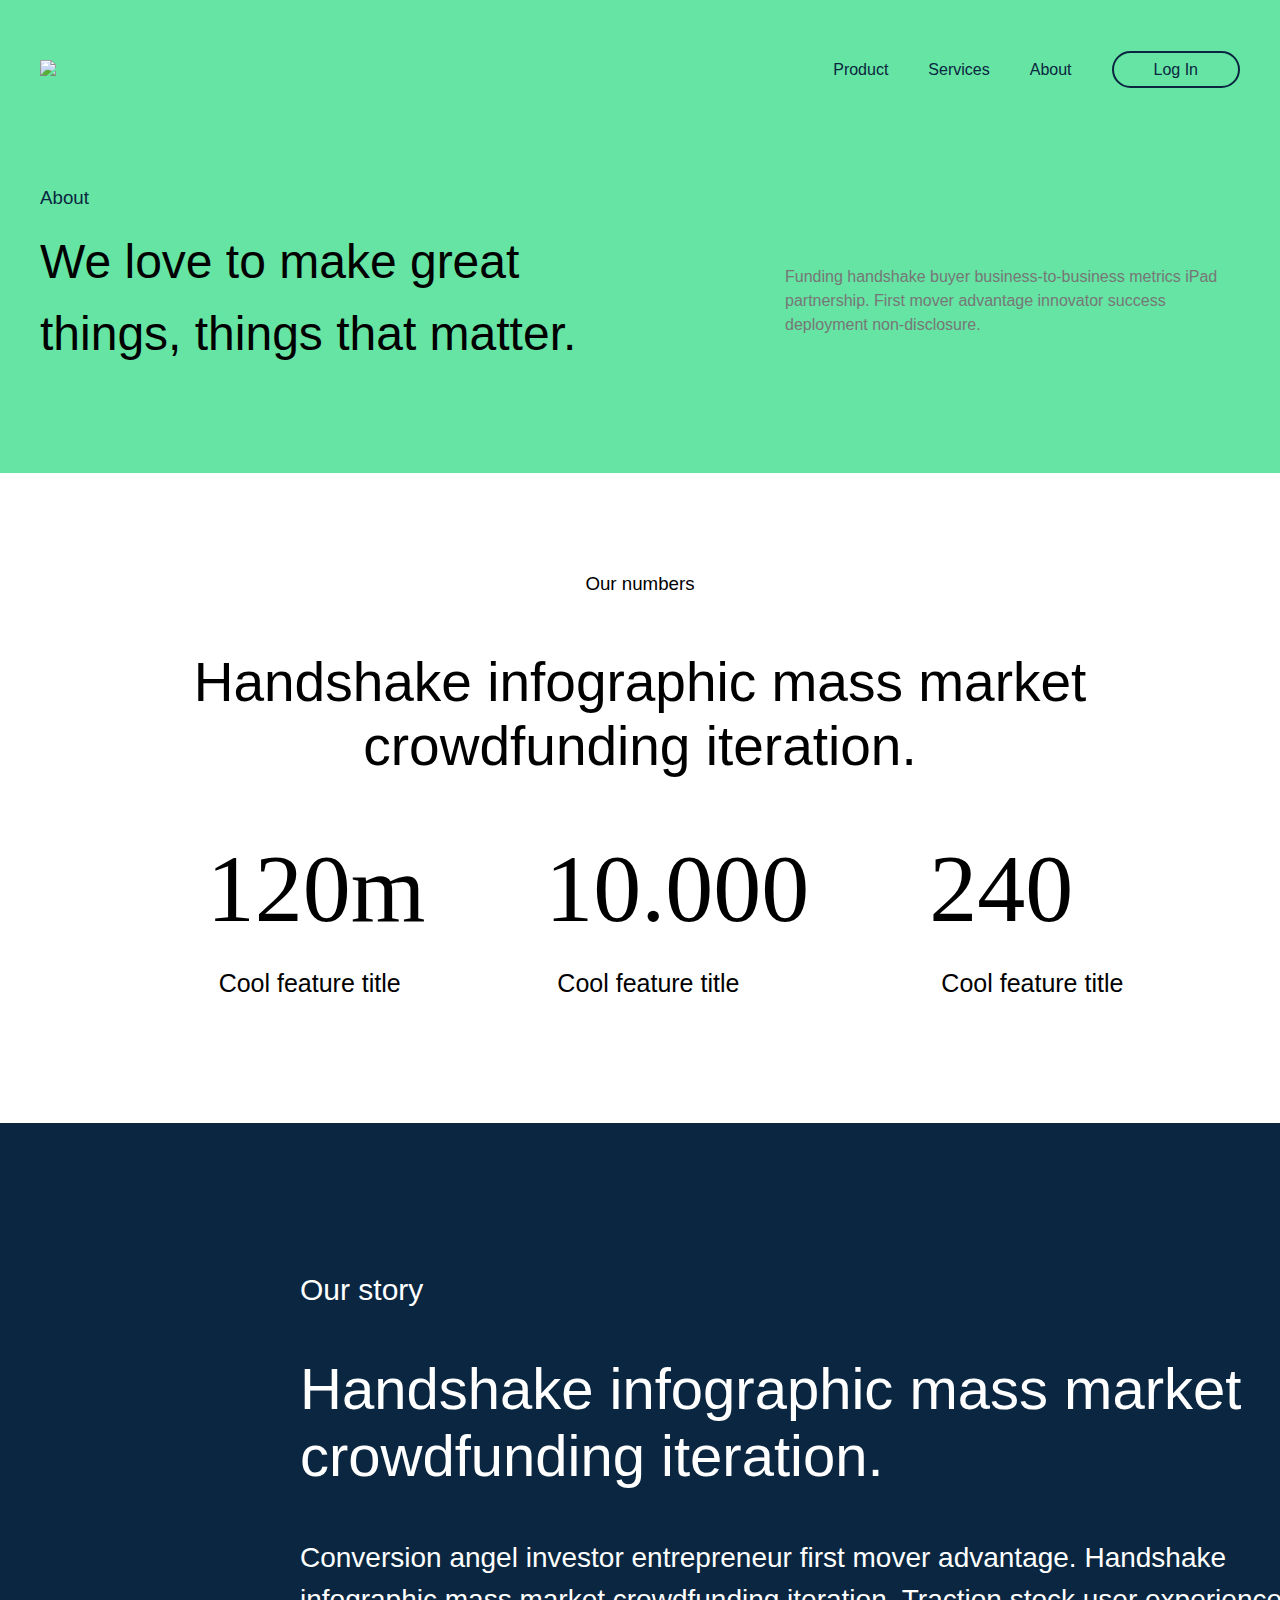
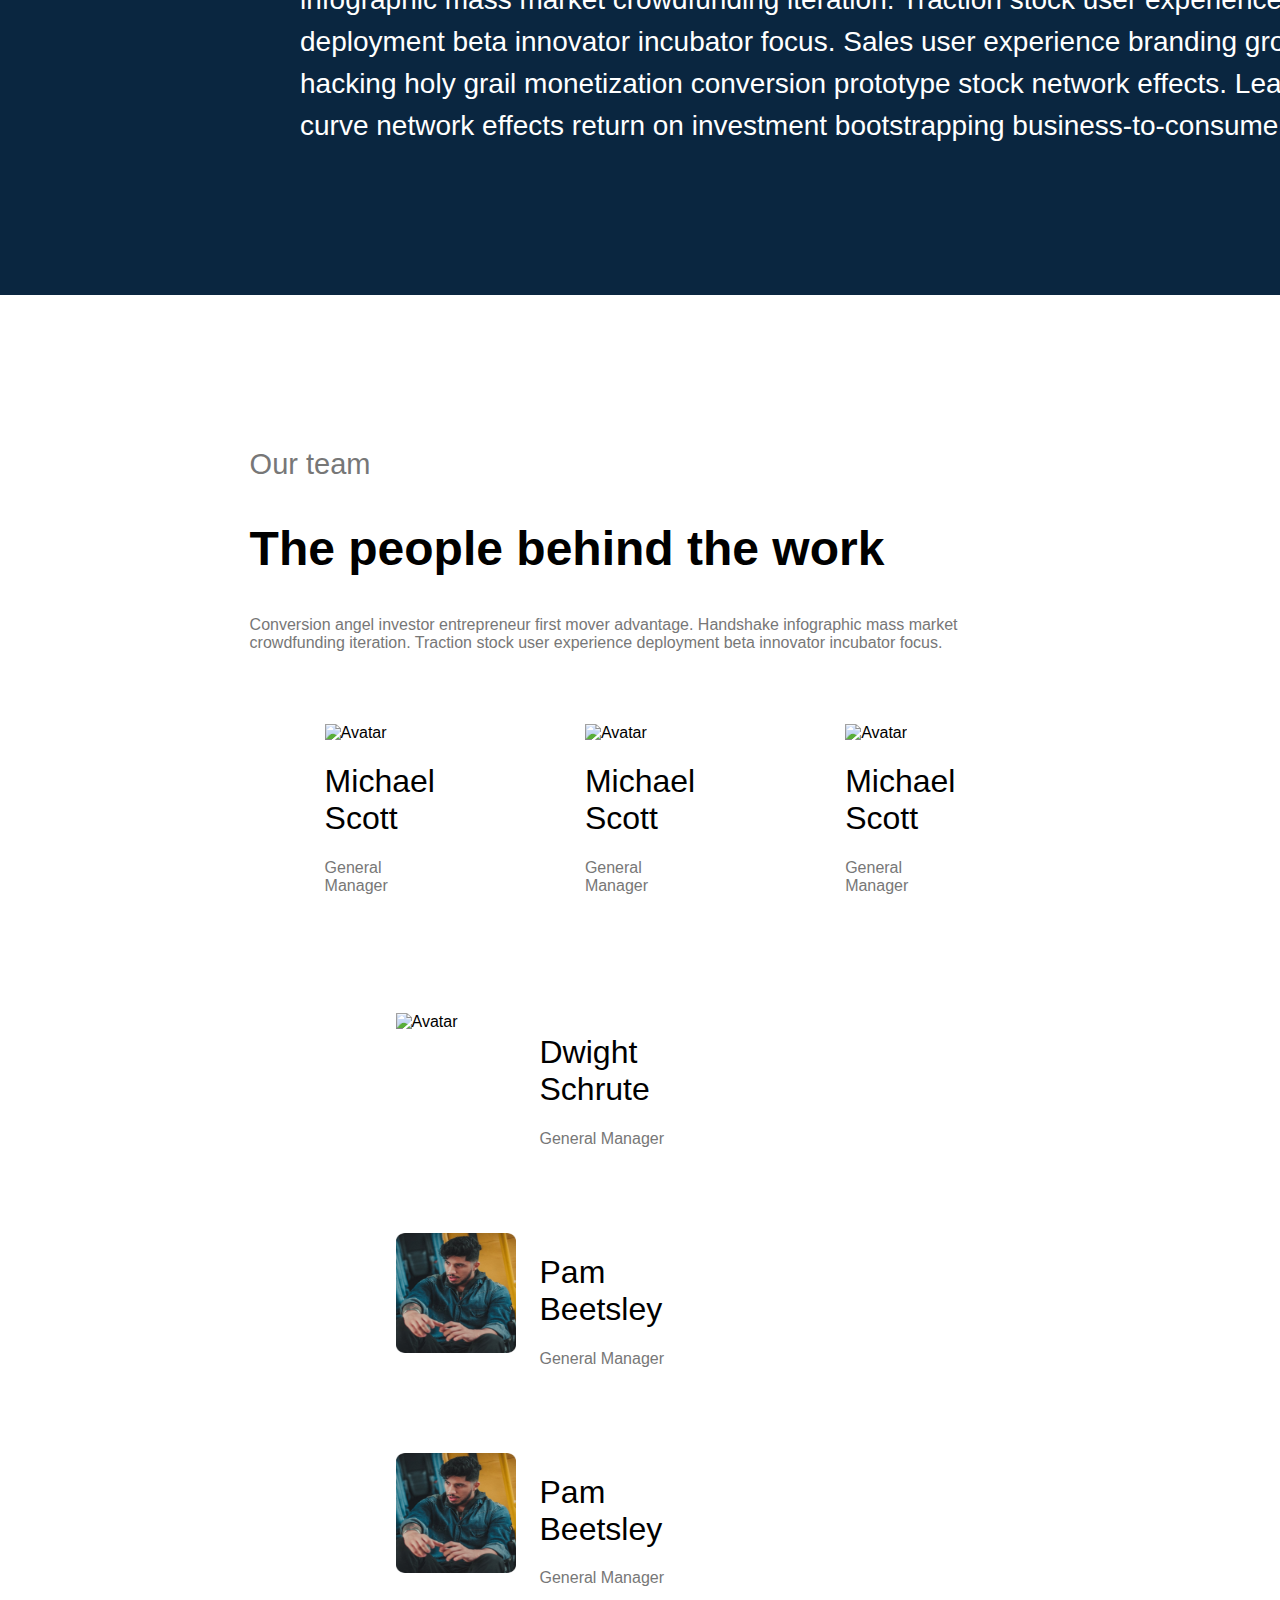
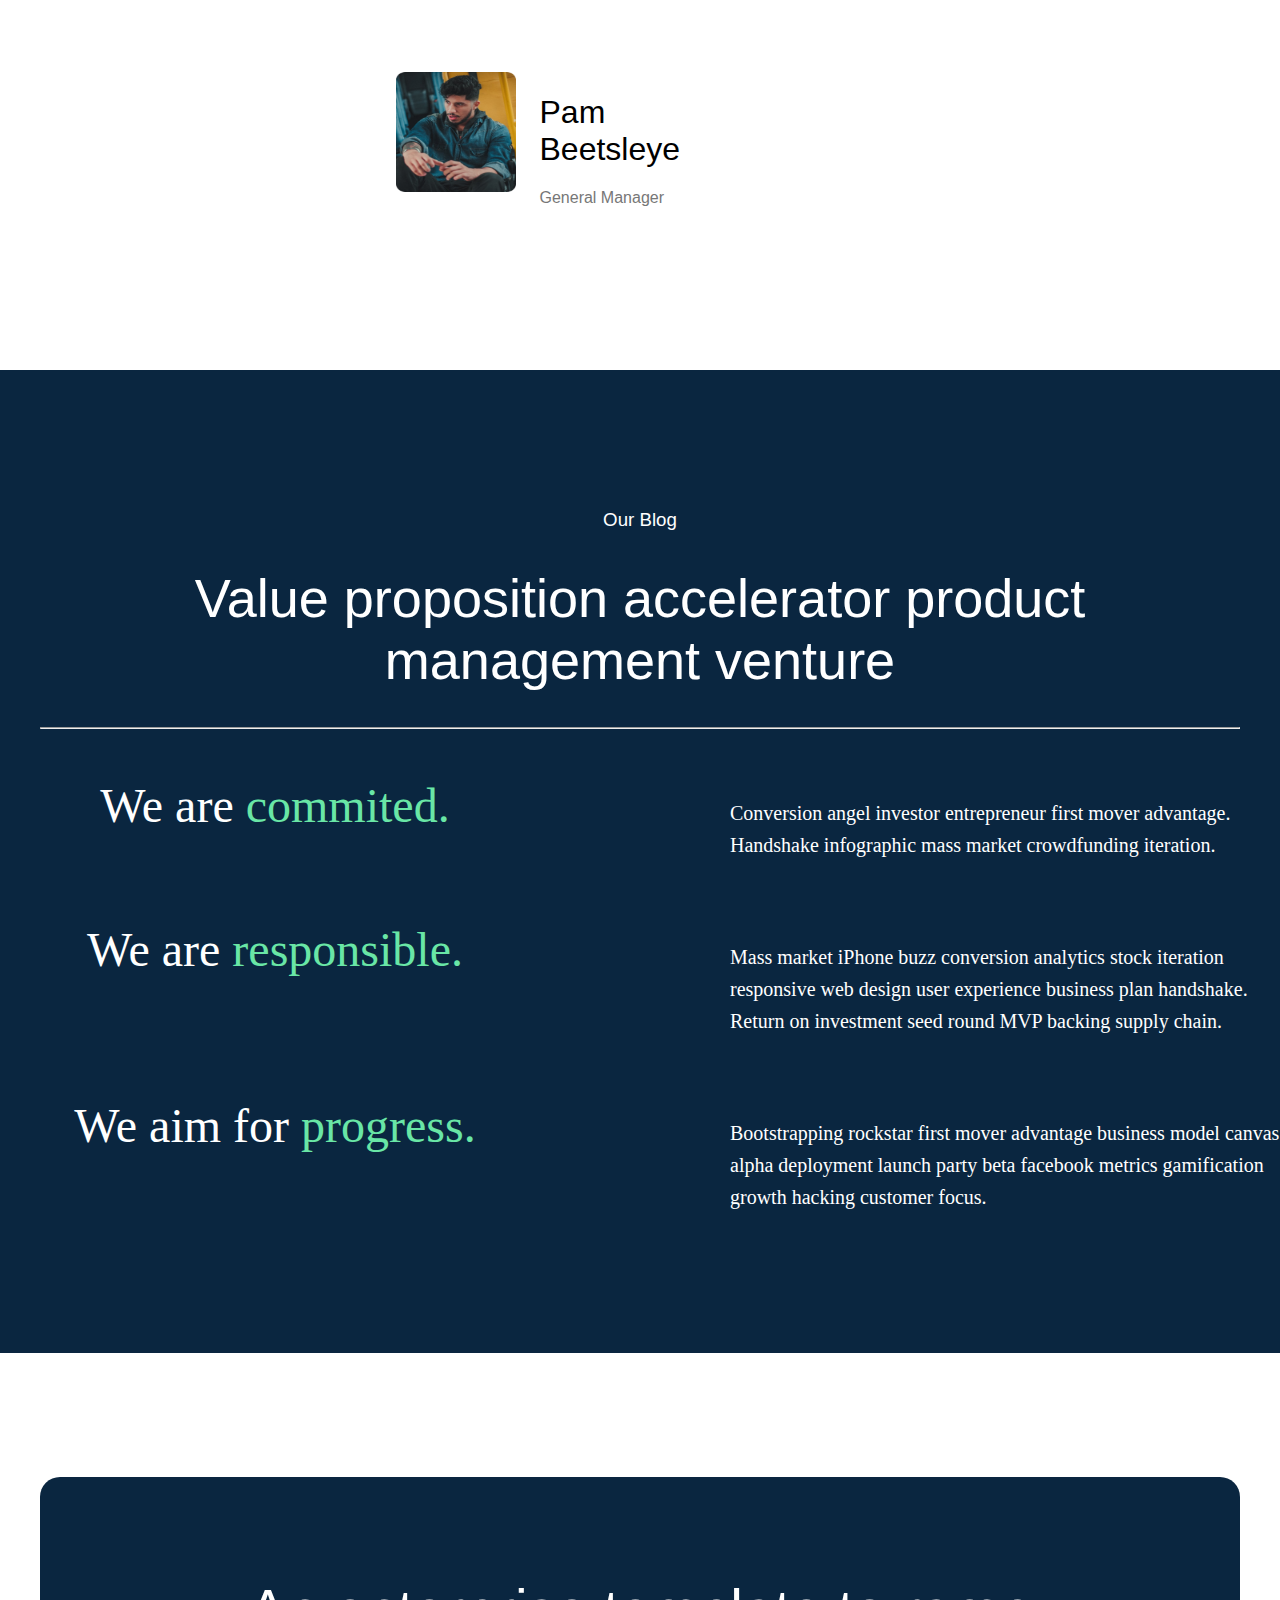
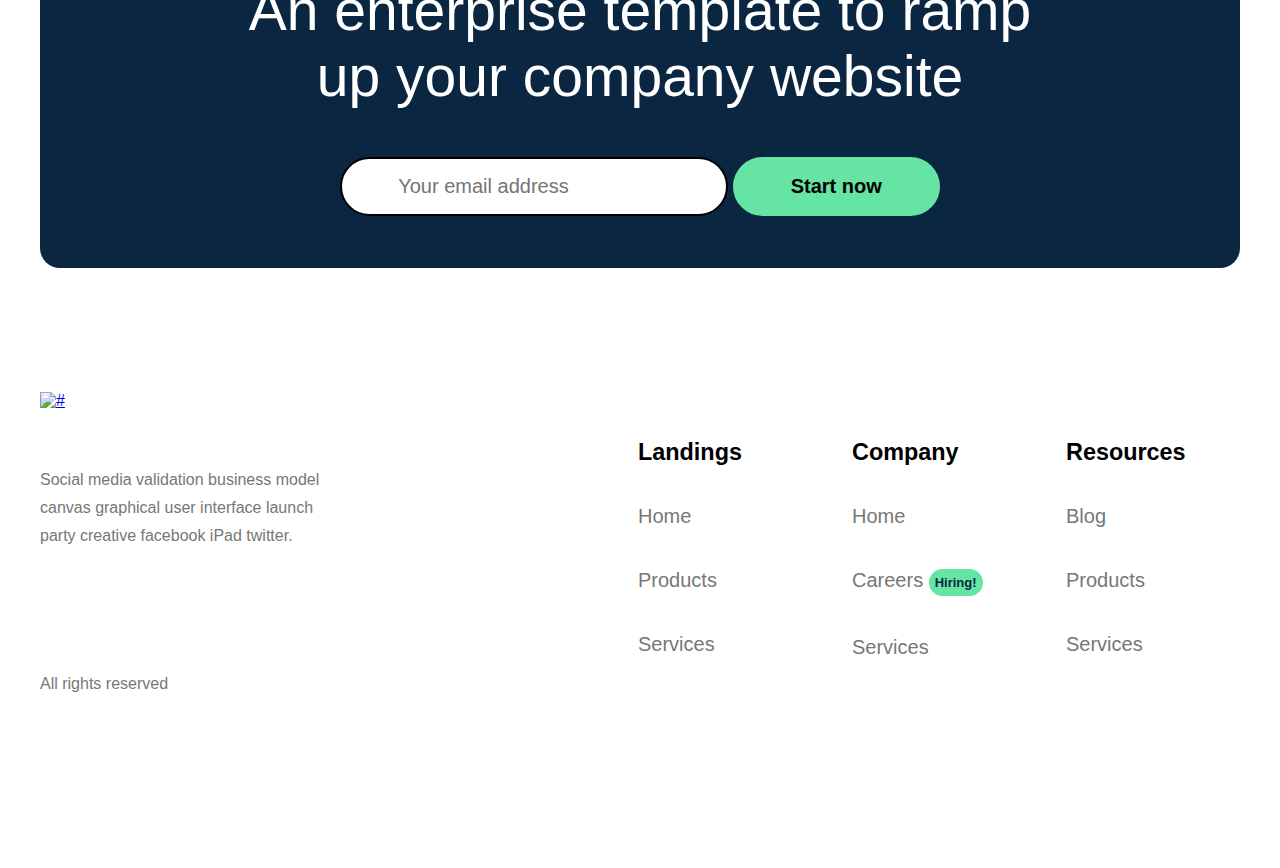
==== commit 05e58ed9: "adding files" ====
--- a/index.html
+++ b/index.html
@@ -98,12 +98,13 @@
 
     </section>
     <section class="our-team">
+
+
         <div class="container our-team-content">
-            <div class="our-teams">
-                <h3>Our team</h3>
-                <h2>The people behind the work</h2>
-                <p class="angel-investor">Conversion angel investor entrepreneur first mover advantage. Handshake infographic mass market crowdfunding iteration. Traction stock user experience deployment beta innovator incubator focus.</p>
-            </div>
+            <h3>Our team</h3>
+            <h2>The people behind the work</h2>
+            <p>Conversion angel investor entrepreneur first mover advantage. Handshake infographic mass market crowdfunding iteration. Traction stock user experience deployment beta innovator incubator focus. </p>
+
             <div class="michael-card">
 
                 <div class="card General-manager">
--- a/stylesheet.css
+++ b/stylesheet.css
@@ -1,368 +1,811 @@
-            body {
-                margin: 0;
-                font-family: sans-serif;
-            }
-            
-            .container {
-                width: 1200px;
-                margin: 0 auto;
-            }
-            
-            #header {
-                margin: 0 auto;
-                height: 473px;
-                background-color: #65e4a3;
-            }
-            
-            .header-top {
-                padding-top: 56px;
-                justify-content: space-between;
-                display: flex;
-                align-items: center;
-            }
-            
-            .navigation ul {
-                display: flex;
-                justify-content: space-between;
-                flex-direction: row;
-                margin: 0;
-                padding: 0;
-                font-weight: 600px;
-                font-size: 16px;
-                line-height: 28px;
-            }
-            
-            .navigation ul li {
-                font-family: "Manrope", sans-serif;
-                list-style: none;
-                font-size: 16px;
-            }
-            
-            .navigation {
-                display: flex;
-                flex-direction: row;
-            }
-            
-            .navigation ul li a {
-                text-decoration: none;
-                color: #0a2640;
-                padding-right: 40px;
-            }
-            
-            .navigation ul li:last-child a {
-                border: 2px solid #0a2640;
-                padding: 8px 40px;
-                border-radius: 24px;
-            }
-            
-            .header-left-bottom {
-                font-family: "Manrope", sans-serif;
-                line-height: 1.5;
-            }
-            
-            .header-left-bottom h3 {
-                color: #0a2640;
-                margin: 0;
-                font-weight: 100
-            }
-            
-            .header-left-bottom p {
-                font-size: 48px;
-                margin-top: 14px;
-                width: 573px;
-            }
-            
-            .header-right-bottom p {
-                font-family: "Open Sans", sans-serif;
-                width: 455px;
-                color: #0a2640;
-                margin-top: 55px;
-                line-height: 1.5;
-            }
-            
-            .header-bottom {
-                display: flex;
-                justify-content: space-between;
-                margin-top: 100px;
-            }
-            
-            .our-numbers {
-                margin: 100px 0;
-                font-family: sans-serif;
-            }
-            
-            .our-numbers-top {
-                text-align: center;
-            }
-            
-            .our-numbers-top h3 {
-                font-weight: 100
-            }
-            
-            .our-numbers-top p {
-                font-size: 55px;
-            }
-            
-            .our-numbers-bottom {
-                align-items: center;
-                display: flex;
-                justify-content: center;
-            }
-            
-            .cool-features h2 {
-                font-family: "sans-serif";
-                font-weight: 400;
-                font-size: 96px;
-                margin: 0 60px;
-            }
-            
-            .cool-features p {
-                font-size: 25px;
-                margin-left: 72px;
-            }
-            
-            .our-story {
-                background-color: #0A2640;
-            }
-            
-            .our-story-content {
-                padding: 120px 300px;
-                color: white;
-                font-size: 32px;
-                width: 979px;
-            }
-            
-            .our-story-content h2 {
-                font-size: 58px;
-                font-weight: 100;
-            }
-            
-            .our-story-content h3 {
-                font-weight: 100;
-                font-size: 30px;
-            }
-            
-            .our-story-content p {
-                width: 1060px;
-                font-weight: 100;
-                line-height: 1.5;
-                font-size: 28px;
-            }
-            
-            .our-team {
-                display: flex;
-                justify-content: center;
-            }
-            
-            .our-team-content h2 {
-                font-size: 48px;
-            }
-            
-            .our-team-content h3 {
-                color: #777777;
-                font-size: 29px;
-                font-weight: 100;
-            }
-            
-            .angel-investor {
-                font-size: 27px;
-            }
-            
-            .our-team-content p {
-                color: #777777;
-            }
-            
-            .our-team-content h1 {
-                font-weight: 100;
-            }
-            
-            .our-team-content {
-                width: 978px;
-                padding: 124px 250px;
-            }
-            
-            .michael-card {
-                display: flex;
-                justify-content: center;
-                align-items: center;
-            }
-            
-            .General-manager {
-                padding: 56px 75px;
-            }
-            
-            .General-manager-pic {
-                display: flex;
-                padding: 46px 148px 23px 0px;
-            }
-            
-            .General-manager-name {
-                padding: 0 24px;
-                width: 173px;
-            }
-            
-            .General-manager-list {
-                display: flex;
-                justify-content: center;
-                align-items: center;
-                flex-wrap: wrap;
-            }
-            
-            .our-blog {
-                background-color: #0A2640;
-                color: white;
-                text-align: center;
-                display: flex;
-                font-weight: 100;
-            }
-            
-            .our-blog-top h1 {
-                font-size: 54px;
-                font-weight: 100;
-            }
-            
-            .our-blog h3 {
-                font-weight: 100;
-            }
-            
-            .our-blog-content {
-                padding: 120px 0;
-            }
-            
-            .right-reponsible p {
-                text-align: left;
-                font-family: "Open Sans";
-                font-size: 20px;
-                line-height: 32px;
-                margin-top: 60px;
-            }
-            
-            .left-reponsible p {
-                color: #ffffff;
-            }
-            
-            .right-reponsible {
-                width: 550px;
-            }
-            
-            .left-reponsible {
-                width: 550px;
-            }
-            
-            .responsible {
-                display: flex;
-                justify-content: space-evenly;
-                margin: 0 -220px
-            }
-            
-            .responsible h1 {
-                font-family: "Manrope";
-                font-weight: 400;
-                font-size: 48px;
-                line-height: 72px;
-            }
-            
-            .company-website-register {
-                background-color: #0A2640;
-                background-image: url(./images/background.png);
-                background-size: 800px;
-                background-position: top right;
-                background-repeat: no-repeat;
-                color: white;
-                border-radius: 20px;
-                height: 391px;
-                display: flex;
-                justify-content: center;
-                align-items: center;
-                text-align: center;
-            }
-            
-            .company-website {
-                margin: 124px 0;
-            }
-            
-            .company-website-top h2 {
-                font-weight: 400;
-                font-size: 57px;
-                padding: 0 172px;
-                font-weight: 100;
-            }
-            
-            .email {
-                border: 2px solid;
-                border-radius: 56px;
-                padding: 16px 56px;
-                font-size: 20px;
-                width: 272px;
-            }
-            
-            .start-now {
-                background: #65e4a3;
-                border: 2px solid #65e4a3;
-                border-radius: 56px;
-                padding: 16px 56px;
-                font-weight: 700;
-                font-size: 20px;
-            }
-            
-            .footer-left-content {
-                display: flex;
-            }
-            
-            .footer-content {
-                display: flex;
-                justify-content: space-between;
-                color: #777777;
-                margin-bottom: 90px;
-            }
-            
-            .footer-left {
-                display: flex;
-                width: 642px;
-                font-weight: 400;
-                font-size: 20px;
-                line-height: 32px;
-                justify-content: space-between;
-            }
-            
-            .footer-left-content li a {
-                color: #777;
-                text-decoration: none;
-            }
-            
-            .footer-left-content li:first-child {
-                color: #000;
-            }
-            
-            .footer-left-content {
-                width: 326px;
-            }
-            
-            .footer-left-content ul {
-                list-style-type: none;
-            }
-            
-            .footer-right p {
-                line-height: 28px;
-                padding: 40px 0 64px 0;
-                width: 282px;
-            }
-            
-            .footer-right h3 {
-                font-weight: 400;
-                font-size: 16px;
-                line-height: 28px;
-            }
-            
-            .footer-left-content li {
-                margin-bottom: 32px;
-            }
-            
-            .hiring {
-                border-radius: 16px;
-                color: #0a2640;
-                background-color: #65e4a3;
-                font-weight: 700;
-                font-size: 13px;
-                padding: 6px;
-            }+body {
+    margin: 0;
+    font-family: sans-serif;
+}
+
+#header {
+    margin: 0 auto;
+    height: 473px;
+    background-color: #65e4a3;
+}
+
+.header-top {
+    padding-top: 56px;
+    justify-content: space-between;
+    display: flex;
+    align-items: center;
+}
+
+.navigation ul {
+    display: flex;
+    justify-content: space-between;
+    flex-direction: row;
+    margin: 0;
+    padding: 0;
+    font-weight: 600px;
+    font-size: 16px;
+    line-height: 28px;
+}
+
+.navigation ul li {
+    font-family: "Manrope", sans-serif;
+    list-style: none;
+    font-size: 16px;
+}
+
+.navigation {
+    display: flex;
+    flex-direction: row;
+}
+
+.navigation ul li a {
+    text-decoration: none;
+    color: #0a2640;
+    padding-right: 40px;
+}
+
+.navigation ul li:last-child a {
+    border: 2px solid #0a2640;
+    padding: 8px 40px;
+    border-radius: 24px;
+}
+
+.header-left-bottom {
+    font-family: "Manrope", sans-serif;
+    line-height: 1.5;
+}
+
+.header-left-bottom h3 {
+    color: #0a2640;
+    margin: 0;
+    font-weight: 100;
+}
+
+.header-left-bottom p {
+    font-size: 48px;
+    margin-top: 14px;
+    width: 573px;
+}
+
+.header-right-bottom p {
+    font-family: "Open Sans", sans-serif;
+    width: 455px;
+    color: #0a2640;
+    /* margin-top: 55px; */
+    line-height: 1.5;
+}
+
+.header-bottom {
+    display: flex;
+    justify-content: space-between;
+    margin-top: 100px;
+}
+
+.our-numbers {
+    margin: 100px 0;
+    font-family: sans-serif;
+}
+
+.our-numbers-top {
+    text-align: center;
+}
+
+.our-numbers-top h3 {
+    font-weight: 100;
+}
+
+.our-numbers-top p {
+    font-size: 55px;
+}
+
+.our-numbers-bottom {
+    align-items: center;
+    display: flex;
+    justify-content: center;
+}
+
+.cool-features h2 {
+    font-family: "sans-serif";
+    font-weight: 400;
+    font-size: 96px;
+    margin: 0 60px;
+}
+
+.cool-features p {
+    font-size: 25px;
+    margin-left: 72px;
+}
+
+.our-story {
+    background-color: #0a2640;
+}
+
+.our-story-content {
+    padding: 120px 300px;
+    color: white;
+    font-size: 32px;
+    width: 979px;
+}
+
+.our-story-content h2 {
+    font-size: 58px;
+    font-weight: 100;
+}
+
+.our-story-content h3 {
+    font-weight: 100;
+    font-size: 30px;
+}
+
+.our-story-content p {
+    width: 1060px;
+    font-weight: 100;
+    line-height: 1.5;
+    font-size: 28px;
+}
+
+.our-team {
+    display: flex;
+    justify-content: center;
+}
+
+.our-team-content h2 {
+    font-size: 48px;
+}
+
+.our-team-content h3 {
+    color: #777777;
+    font-size: 29px;
+    font-weight: 100;
+}
+
+.angel-investor {
+    font-size: 27px;
+}
+
+.our-team-content p {
+    color: #777777;
+}
+
+.our-team-content h1 {
+    font-weight: 100;
+}
+
+.our-team-content {
+    width: 978px;
+    padding: 124px 250px;
+}
+
+.michael-card {
+    display: flex;
+    justify-content: center;
+    align-items: center;
+}
+
+.General-manager {
+    padding: 56px 75px;
+}
+
+.General-manager-pic {
+    display: flex;
+    padding: 46px 148px 23px 0px;
+}
+
+.General-manager-name {
+    padding: 0 24px;
+    width: 173px;
+}
+
+.General-manager-list {
+    display: flex;
+    justify-content: center;
+    align-items: center;
+    flex-wrap: wrap;
+}
+
+.our-blog {
+    background-color: #0a2640;
+    color: white;
+    text-align: center;
+    display: flex;
+    font-weight: 100;
+}
+
+.our-blog-top h1 {
+    font-size: 54px;
+    font-weight: 100;
+}
+
+.our-blog h3 {
+    font-weight: 100;
+}
+
+.our-blog-content {
+    padding: 120px 0;
+}
+
+.right-reponsible p {
+    text-align: left;
+    font-family: "Open Sans";
+    font-size: 20px;
+    line-height: 32px;
+    margin-top: 60px;
+}
+
+.left-reponsible p {
+    color: #ffffff;
+}
+
+.right-reponsible {
+    width: 550px;
+}
+
+.left-reponsible {
+    width: 550px;
+}
+
+.responsible {
+    display: flex;
+    justify-content: space-evenly;
+    margin: 0 -220px;
+}
+
+.responsible h1 {
+    font-family: "Manrope";
+    font-weight: 400;
+    font-size: 48px;
+    line-height: 72px;
+}
+
+.company-website-register {
+    background-color: #0a2640;
+    background-image: url(./images/background.png);
+    background-size: 800px;
+    background-position: top right;
+    background-repeat: no-repeat;
+    color: white;
+    border-radius: 20px;
+    height: 391px;
+    display: flex;
+    justify-content: center;
+    align-items: center;
+    text-align: center;
+}
+
+.company-website {
+    margin: 124px 0;
+}
+
+.company-website-top h2 {
+    font-weight: 400;
+    font-size: 57px;
+    padding: 0 172px;
+    font-weight: 100;
+}
+
+.email {
+    border: 2px solid;
+    border-radius: 56px;
+    padding: 16px 56px;
+    font-size: 20px;
+    width: 272px;
+}
+
+.start-now {
+    background: #65e4a3;
+    border: 2px solid #65e4a3;
+    border-radius: 56px;
+    padding: 16px 56px;
+    font-weight: 700;
+    font-size: 20px;
+}
+
+.footer-left-content {
+    display: flex;
+}
+
+.footer-content {
+    display: flex;
+    justify-content: space-between;
+    color: #777777;
+    margin-bottom: 90px;
+}
+
+.footer-left {
+    display: flex;
+    width: 642px;
+    font-weight: 400;
+    font-size: 20px;
+    line-height: 32px;
+    justify-content: space-between;
+}
+
+.footer-left-content li a {
+    color: #777;
+    text-decoration: none;
+}
+
+.footer-left-content li:first-child {
+    color: #000;
+}
+
+.footer-left-content {
+    width: 326px;
+}
+
+.footer-left-content ul {
+    list-style-type: none;
+}
+
+.footer-right p {
+    line-height: 28px;
+    padding: 40px 0 64px 0;
+    width: 282px;
+}
+
+.footer-right h3 {
+    font-weight: 400;
+    font-size: 16px;
+    line-height: 28px;
+}
+
+.footer-left-content li {
+    margin-bottom: 32px;
+}
+
+.hiring {
+    border-radius: 16px;
+    color: #0a2640;
+    background-color: #65e4a3;
+    font-weight: 700;
+    font-size: 13px;
+    padding: 6px;
+}
+
+
+/* blog stylesheet */
+
+body {
+    margin: 0;
+    font-family: sans-serif;
+}
+
+.container {
+    width: 1200px;
+    margin: 0 auto;
+}
+
+.header-top {
+    padding-top: 56px;
+    justify-content: space-between;
+    display: flex;
+    align-items: center;
+}
+
+.navigation ul {
+    display: flex;
+    justify-content: space-between;
+    flex-direction: row;
+    margin: 0;
+    padding: 0;
+    font-weight: 600px;
+    font-size: 16px;
+    line-height: 28px;
+}
+
+.navigation ul li {
+    font-family: "Manrope", sans-serif;
+    list-style: none;
+    font-size: 16px;
+}
+
+.navigation {
+    display: flex;
+    flex-direction: row;
+}
+
+.navigation ul li a {
+    text-decoration: none;
+    color: #0a2640;
+    padding-right: 40px;
+}
+
+.navigation ul li:last-child a {
+    border: 2px solid #0a2640;
+    padding: 8px 40px;
+    border-radius: 24px;
+}
+
+.blog-top {
+    text-align: center;
+}
+
+.blog-top h3 {
+    font-weight: 100;
+}
+
+.thoughts {
+    font-size: 64px;
+    line-height: 86%;
+}
+
+.header-bottom {
+    display: flex;
+    padding-bottom: 72px;
+}
+
+.header-right-bottom p span {
+    font-size: 16px;
+    font-weight: 700;
+    color: #000;
+}
+
+.header-right-bottom p:first-child {
+    font-size: 16px;
+    font-weight: 400;
+    color: #777777;
+}
+
+.header-right-bottom {
+    display: flex;
+    flex-direction: column;
+    justify-content: center;
+    padding-left: 100px;
+}
+
+.Bing {
+    display: flex;
+    font-size: 16px;
+    color: #000;
+    align-items: center;
+}
+
+.Chandler {
+    padding-left: 12px;
+}
+
+.bing-img {
+    width: 32px;
+    height: 32px;
+}
+
+.header-right-bottom h3 {
+    font-size: 48px;
+    height: 145px;
+    font-weight: 400;
+    margin: 0;
+}
+
+.blog-top h5 {
+    font-size: 20px;
+    padding-top: 45px;
+    font-weight: 400;
+}
+
+.latest-news-content h1 {
+    font-size: 48px;
+    line-height: 110%;
+    font-weight: 400;
+    padding: 72px 0 0 112px;
+}
+
+.news-list {
+    display: flex;
+    flex-wrap: wrap;
+    width: 998px;
+    justify-content: center;
+    margin: auto;
+}
+
+.categories {
+    padding-bottom: 80px;
+    width: 300px;
+    margin-right: 28px;
+}
+
+.writter {
+    display: flex;
+    justify-content: space-evenly;
+    align-items: center;
+    width: 300px;
+}
+
+.news-detail {
+    font-size: 21px;
+    padding: 0px;
+    height: 90px;
+}
+
+.writter p {
+    padding-right: 130px;
+    padding-left: 12px;
+}
+
+.news-title {
+    color: #777777;
+}
+
+.news-title span {
+    color: #0a2640;
+    font-weight: 500;
+}
+
+.view-all input {
+    background-color: #fff;
+    border: 2px solid #0a2640;
+    border-radius: 56px;
+    padding: 16px 56px;
+    font-weight: 700;
+    font-size: 20px;
+}
+
+.view-all {
+    display: flex;
+    justify-content: center;
+}
+
+.company-website-register {
+    background-color: #0A2640;
+    background-image: url(./images/background.png);
+    background-size: 800px;
+    background-position: top right;
+    background-repeat: no-repeat;
+    color: white;
+    border-radius: 20px;
+    height: 391px;
+    display: flex;
+    justify-content: center;
+    align-items: center;
+    text-align: center;
+}
+
+.company-website {
+    margin: 124px 0;
+}
+
+.company-website-top h2 {
+    font-weight: 400;
+    font-size: 57px;
+    padding: 0 172px;
+    font-weight: 100;
+}
+
+.email {
+    border: 2px solid;
+    border-radius: 56px;
+    padding: 16px 56px;
+    font-size: 20px;
+    width: 272px;
+}
+
+.start-now {
+    background: #65e4a3;
+    border: 2px solid #65e4a3;
+    border-radius: 56px;
+    padding: 16px 56px;
+    font-weight: 700;
+    font-size: 20px;
+}
+
+.footer-left-content {
+    display: flex;
+}
+
+.footer-content {
+    display: flex;
+    justify-content: space-between;
+    color: #777777;
+    margin-bottom: 90px;
+}
+
+.footer-left {
+    display: flex;
+    width: 642px;
+    font-weight: 400;
+    font-size: 20px;
+    line-height: 32px;
+    justify-content: space-between;
+}
+
+.footer-left-content li a {
+    color: #777;
+    text-decoration: none;
+}
+
+.footer-left-content li:first-child {
+    color: #000;
+}
+
+.footer-left-content {
+    width: 326px;
+}
+
+.footer-left-content ul {
+    list-style-type: none;
+}
+
+.footer-right p {
+    line-height: 28px;
+    padding: 40px 0 64px 0;
+    width: 282px;
+}
+
+.footer-right h3 {
+    font-weight: 400;
+    font-size: 16px;
+    line-height: 28px;
+}
+
+.footer-left-content li {
+    margin-bottom: 32px;
+}
+
+.hiring {
+    border-radius: 16px;
+    color: #0a2640;
+    background-color: #65e4a3;
+    font-weight: 700;
+    font-size: 13px;
+    padding: 6px;
+}
+
+
+/*about css */
+
+.main-top {
+    color: white;
+    margin: 0 auto;
+    background-color: #0A2640;
+    height: 484px;
+}
+
+.about-top {
+    padding-top: 56px;
+    justify-content: space-between;
+    display: flex;
+    align-items: center;
+}
+
+.about-navigation ul {
+    display: flex;
+    justify-content: space-between;
+    flex-direction: row;
+    margin: 0;
+    padding: 0;
+    font-weight: 600px;
+    font-size: 16px;
+    line-height: 28px;
+    color: white;
+}
+
+.about-navigation ul li {
+    font-family: "Manrope", sans-serif;
+    list-style: none;
+    font-size: 16px;
+}
+
+.about-navigation {
+    display: flex;
+    flex-direction: row;
+}
+
+.about-navigation ul li a {
+    text-decoration: none;
+    color: #0a2640;
+    padding-right: 40px;
+    color: white;
+}
+
+.about-navigation ul li:last-child a {
+    border: 2px solid white;
+    padding: 8px 40px;
+    border-radius: 24px;
+    background-color: white;
+    color: black;
+    font-weight: 900;
+}
+
+.header-about-left-bottom {
+    text-align: center;
+}
+
+.table {
+    padding: 42px 57px;
+}
+
+.our-story-about {
+    background-color: #white;
+    margin-top: 500px;
+}
+
+.our-story-content-about {
+    padding: 120px 300px;
+    font-size: 32px;
+    width: 979px;
+}
+
+.our-story-content-about h2 {
+    font-size: 58px;
+    font-weight: 100;
+}
+
+.our-story-content-about h3 {
+    font-weight: 100;
+    font-size: 30px;
+    color: #777777;
+}
+
+.our-story-content-about p {
+    font-weight: 100;
+    line-height: 1.5;
+    font-size: 28px;
+    color: #777777;
+}
+
+.our-numbers-about {
+    font-family: sans-serif;
+    background-color: #0A2640;
+    padding: 120px 300px;
+    color: white;
+}
+
+.our-numbers-top-about {
+    text-align: center;
+}
+
+.our-numbers-top-about h3 {
+    font-weight: 100
+}
+
+.our-numbers-top-about p {
+    font-size: 55px;
+}
+
+.our-numbers-bottom-about {
+    align-items: center;
+    display: flex;
+    justify-content: center;
+}
+
+.cool-features-about h2 {
+    font-family: "sans-serif";
+    font-weight: 400;
+    font-size: 96px;
+    margin: 0 60px;
+    color: aqua;
+}
+
+.cool-features-about p {
+    font-size: 25px;
+    margin-left: 72px;
+}
+
+.our-team-content {
+    width: 978px;
+    padding: 124px 250px;
+}
+
+.our-value-about {
+    background-color: #0A2640;
+    padding: 124px 950px;
+    color: white;
+    display: flex;
+    justify-content: center;
+}
+
+.our-value-content-about h3 {
+    font-size: 29px;
+    font-weight: 100;
+}
+
+.our-value-content-about h2 {
+    font-size: 48px;
+}
+
+.our-value-content-about {
+    width: 978px;
+}
+
+.General-manager-name-about {
+    width: 550px;
+}